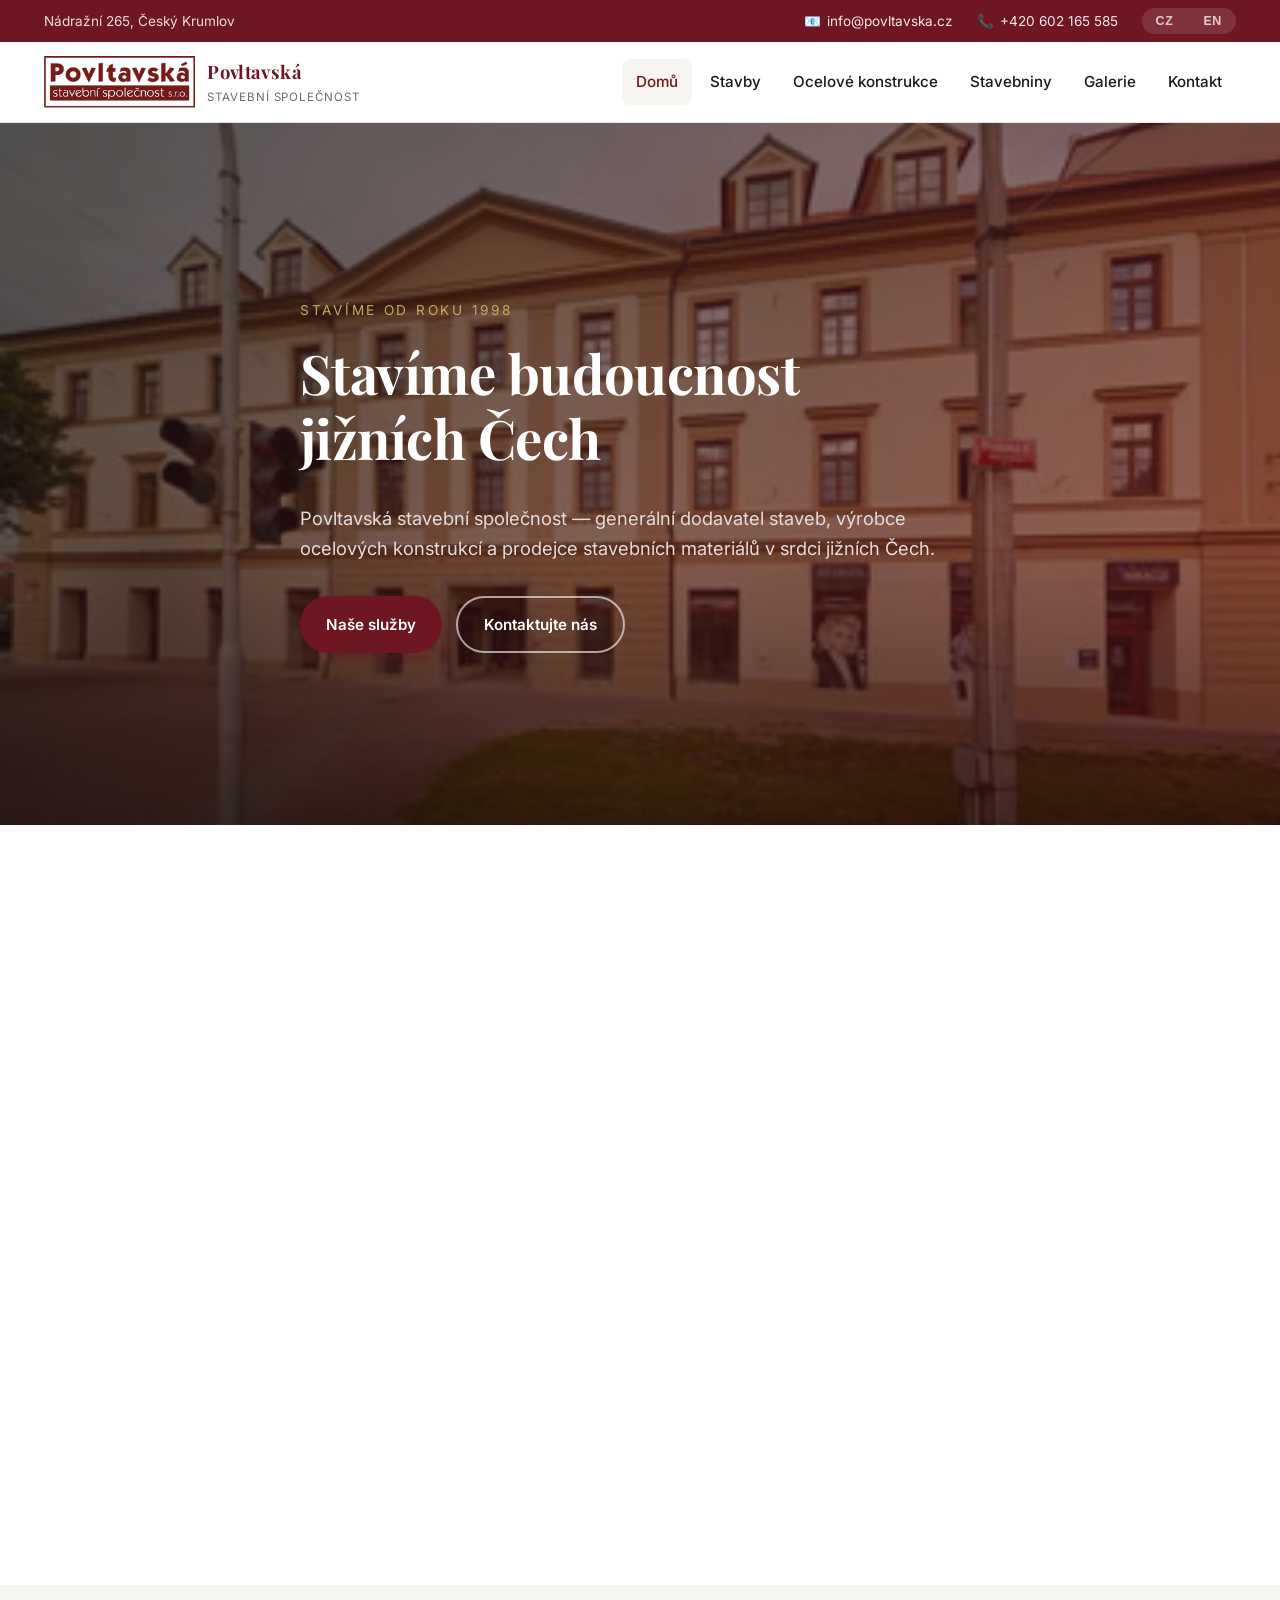
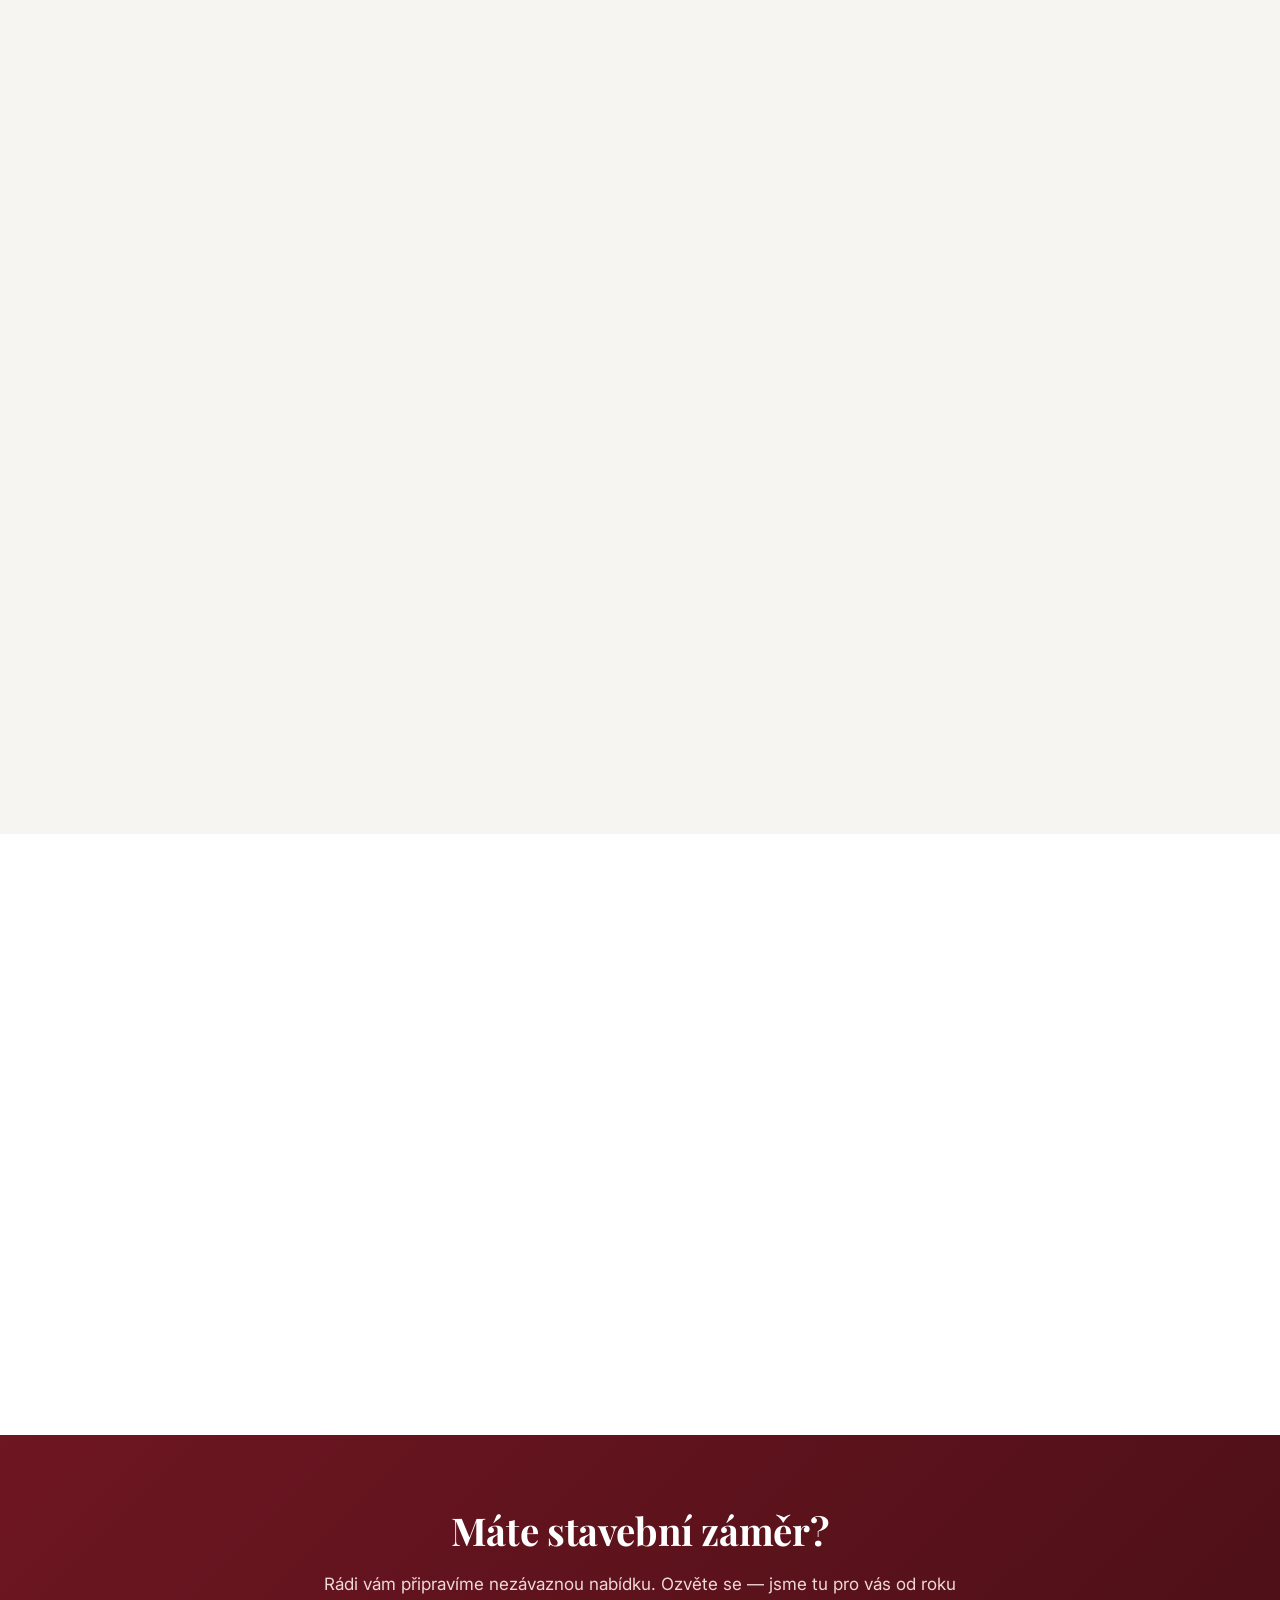
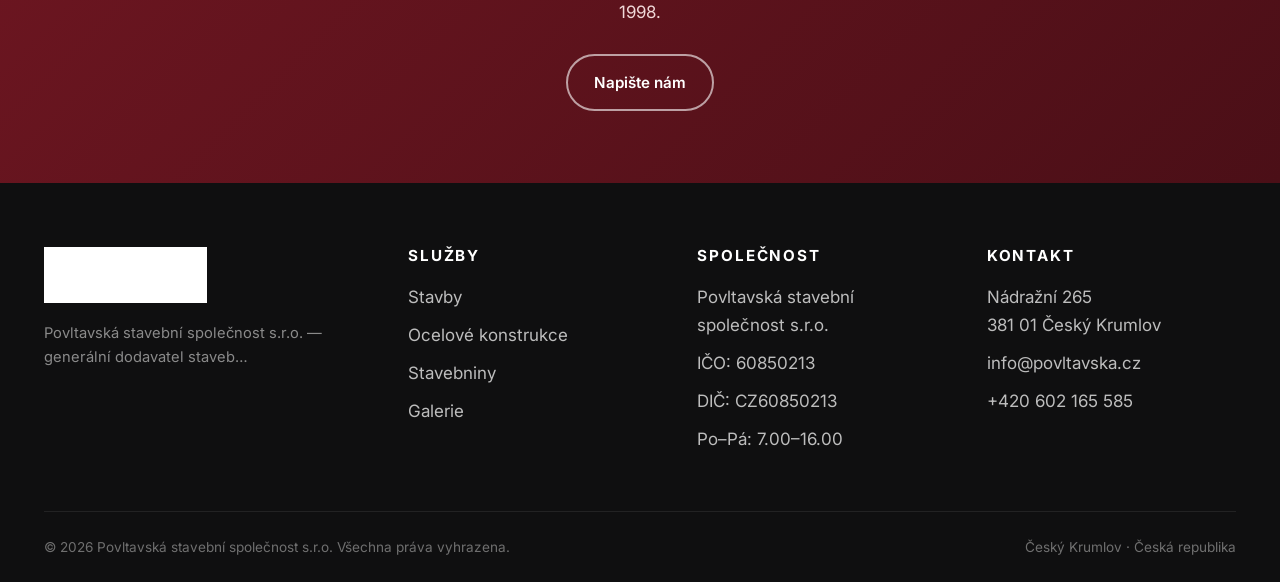
==== index.html @ 7a9de1f4 "Modernized responsive site with CZ/EN i18n Rebuilt povltavska.cz with a crisp modern design, mobile-" ====
<!doctype html>
<html lang="cs">
<head>
<meta charset="utf-8">
<meta name="viewport" content="width=device-width,initial-scale=1">
<title>Povltavská stavební společnost — Český Krumlov</title>
<meta name="description" content="Generální dodavatel staveb, výrobce ocelových konstrukcí a prodejce stavebních hmot v Českém Krumlově. Stavíme od roku 1998.">
<link rel="preconnect" href="https://fonts.googleapis.com">
<link rel="preconnect" href="https://fonts.gstatic.com" crossorigin>
<link href="https://fonts.googleapis.com/css2?family=Inter:wght@400;500;600;700&family=Playfair+Display:wght@600;700&display=swap" rel="stylesheet">
<link rel="stylesheet" href="styles.css">
<link rel="icon" href="images/logo/logo_stavebni-vin-small-1.png">
</head>
<body data-title-cs="Povltavská stavební společnost — Český Krumlov" data-title-en="Povltavská stavební společnost — Český Krumlov">

<div class="top-bar">
  <div class="top-bar-inner">
    <span class="left" data-i18n="top.address">Nádražní 265, Český Krumlov</span>
    <span>📧 <a href="mailto:info@povltavska.cz">info@povltavska.cz</a></span>
    <span>📞 <a href="tel:+420602165585">+420 602 165 585</a></span>
    <span class="lang-switch">
      <button type="button" data-lang="cs">CZ</button>
      <button type="button" data-lang="en">EN</button>
    </span>
  </div>
</div>

<header class="site-header">
  <div class="header-inner">
    <a class="logo" href="index.html">
      <img src="images/logo/logo_stavebni-vin-small-1.png" alt="Povltavská stavební společnost">
      <span class="logo-text">Povltavská<small>stavební společnost</small></span>
    </a>
    <button class="menu-toggle" aria-label="Menu" aria-expanded="false"><span></span><span></span><span></span></button>
    <nav class="nav" aria-label="Main">
      <a href="index.html" class="active" data-i18n="nav.home">Domů</a>
      <a href="stavby.html" data-i18n="nav.stavby">Stavby</a>
      <a href="ocelove-konstrukce.html" data-i18n="nav.ocel">Ocelové konstrukce</a>
      <a href="stavebniny.html" data-i18n="nav.stavebniny">Stavebniny</a>
      <div class="has-sub">
        <a href="galerie.html" data-i18n="nav.galerie">Galerie</a>
        <div class="sub">
          <a href="galerie-rekonstrukce.html" data-i18n="nav.rekonstrukce">Rekonstrukce</a>
          <a href="galerie-novostavby.html" data-i18n="nav.novostavby">Novostavby</a>
          <a href="galerie-ocelove.html" data-i18n="nav.ocel">Ocelové konstrukce</a>
          <a href="galerie-ostatni.html" data-i18n="nav.ostatni">Ostatní</a>
        </div>
      </div>
      <a href="kontakt.html" data-i18n="nav.kontakt">Kontakt</a>
    </nav>
  </div>
</header>

<section class="hero">
  <div class="hero-inner">
    <span class="meta" data-i18n="hero.eyebrow">STAVÍME OD ROKU 1998</span>
    <h1 data-i18n-html="hero.title">Stavíme budoucnost<br>jižních Čech</h1>
    <p class="tagline" data-i18n="hero.tagline">Povltavská stavební společnost — generální dodavatel staveb, výrobce ocelových konstrukcí a prodejce stavebních materiálů v srdci jižních Čech.</p>
    <div class="btn-row">
      <a class="btn" href="#services" data-i18n="hero.cta">Naše služby</a>
      <a class="btn btn-ghost" href="kontakt.html" data-i18n="hero.cta2">Kontaktujte nás</a>
    </div>
  </div>
</section>

<section class="section" id="services">
  <div class="container">
    <div class="section-head fade-in">
      <span class="eyebrow" data-i18n="home.services.eyebrow">CO NABÍZÍME</span>
      <h2 data-i18n="home.services.title">Tři pilíře naší činnosti</h2>
      <p data-i18n="home.services.sub">Pod jednou střechou kombinujeme zkušenosti ve výstavbě, výrobě a obchodu.</p>
    </div>
    <div class="services">
      <article class="service-card fade-in">
        <div class="icon" aria-hidden="true">
          <svg width="30" height="30" viewBox="0 0 24 24" fill="none" stroke="currentColor" stroke-width="2" stroke-linecap="round" stroke-linejoin="round"><path d="M3 21h18"/><path d="M5 21V7l7-4 7 4v14"/><path d="M9 21v-8h6v8"/></svg>
        </div>
        <h3 data-i18n="svc1.title">Generální dodavatel staveb</h3>
        <ul>
          <li data-i18n="svc1.l1">Novostavby a rekonstrukce</li>
          <li data-i18n="svc1.l2">Inženýrské sítě</li>
          <li data-i18n="svc1.l3">Zpevněné plochy a komunikace</li>
        </ul>
        <a class="read-more" href="stavby.html" data-i18n="svc.more">Více informací</a>
      </article>
      <article class="service-card fade-in">
        <div class="icon" aria-hidden="true">
          <svg width="30" height="30" viewBox="0 0 24 24" fill="none" stroke="currentColor" stroke-width="2" stroke-linecap="round" stroke-linejoin="round"><path d="M14.7 6.3a1 1 0 0 0 0 1.4l1.6 1.6a1 1 0 0 0 1.4 0l3.77-3.77a6 6 0 0 1-7.94 7.94l-6.91 6.91a2.12 2.12 0 0 1-3-3l6.91-6.91a6 6 0 0 1 7.94-7.94l-3.76 3.76z"/></svg>
        </div>
        <h3 data-i18n="svc2.title">Ocelové konstrukce — zámečnictví</h3>
        <ul>
          <li data-i18n="svc2.l1">Výroba a montáž ocelových konstrukcí</li>
          <li data-i18n="svc2.l2">Montáž opláštění hal a skladů</li>
          <li data-i18n="svc2.l3">CNC pálicí centrum</li>
        </ul>
        <a class="read-more" href="ocelove-konstrukce.html" data-i18n="svc.more">Více informací</a>
      </article>
      <article class="service-card fade-in">
        <div class="icon" aria-hidden="true">
          <svg width="30" height="30" viewBox="0 0 24 24" fill="none" stroke="currentColor" stroke-width="2" stroke-linecap="round" stroke-linejoin="round"><rect x="3" y="3" width="18" height="18" rx="2"/><path d="M3 9h18"/><path d="M9 3v18"/></svg>
        </div>
        <h3 data-i18n="svc3.title">Stavebniny — míchací a tónovací centrum</h3>
        <ul>
          <li data-i18n="svc3.l1">Prodej stavebních materiálů</li>
          <li data-i18n="svc3.l2">Tónovací a míchací centrum PROFI Baustoffe</li>
          <li data-i18n="svc3.l3">Dodávka žulových odseků</li>
        </ul>
        <a class="read-more" href="stavebniny.html" data-i18n="svc.more">Více informací</a>
      </article>
    </div>
  </div>
</section>

<section class="section section-soft">
  <div class="container">
    <div class="feature fade-in">
      <div>
        <span class="eyebrow" data-i18n="about.eyebrow">O SPOLEČNOSTI</span>
        <h2 data-i18n="about.title">Zkušenost, flexibilita a důraz na detail</h2>
        <p data-i18n="about.p1">Povltavská stavební společnost s.r.o. působí na jihočeském trhu od roku 1998. Specializujeme se na pozemní stavby — rekonstrukce i novostavby bytové, občanské, průmyslové a komerční.</p>
        <p data-i18n="about.p2">Stavební realizace nabízíme jako ucelené dodávky „na klíč", ale jsme schopni realizovat i části staveb jako subdodavatel. Na všem, co děláme, nám záleží.</p>
        <div class="stats">
          <div class="stat"><span class="num">27+</span><span class="label" data-i18n="about.stat1">let na trhu</span></div>
          <div class="stat"><span class="num">100+</span><span class="label" data-i18n="about.stat2">realizovaných projektů</span></div>
          <div class="stat"><span class="num">800</span><span class="label" data-i18n="about.stat3">m² výrobních ploch</span></div>
          <div class="stat"><span class="num">250</span><span class="label" data-i18n="about.stat4">tun ocelových konstrukcí ročně</span></div>
        </div>
      </div>
      <div class="feature-img">
        <img src="images/Novinky/ocel-hala.jpg" alt="Povltavská stavební společnost" loading="lazy">
      </div>
    </div>
  </div>
</section>

<section class="section">
  <div class="container">
    <div class="section-head fade-in">
      <span class="eyebrow" data-i18n="eu.eyebrow">PROJEKTY SPOLEČNOSTI</span>
      <h2 data-i18n="eu.title">Projekty spolufinancované Evropskou unií</h2>
    </div>
    <div class="eu-grid">
      <article class="eu-card fade-in">
        <img class="eu-flag" src="images/Novinky/evropska-unie.jpg" alt="EU">
        <h3 data-i18n="eu1.title">Instalace fotovoltaiky s akumulací</h3>
        <div class="reg" data-i18n="eu1.reg">Reg. č.: CZ.01.3.10/0.0/0.0/19_316/0020910</div>
        <p data-i18n="eu1.body">V letech 2020–2022 realizovala společnost projekt…</p>
      </article>
      <article class="eu-card fade-in">
        <img class="eu-flag" src="images/Novinky/evropska-unie.jpg" alt="EU">
        <h3 data-i18n="eu2.title">Úspory energií</h3>
        <div class="reg" data-i18n="eu2.reg">Reg. č.: CZ.01.3.10/0.0/0.0/20_370/0025566</div>
        <p data-i18n="eu2.body">V letech 2021–2022 realizace energeticky úsporných opatření…</p>
      </article>
    </div>
  </div>
</section>

<section class="cta-strip">
  <div class="container">
    <h2 data-i18n="cta.title">Máte stavební záměr?</h2>
    <p data-i18n="cta.sub">Rádi vám připravíme nezávaznou nabídku. Ozvěte se — jsme tu pro vás od roku 1998.</p>
    <a class="btn btn-ghost" href="kontakt.html" data-i18n="cta.btn">Napište nám</a>
  </div>
</section>

<footer class="site-footer">
  <div class="container">
    <div class="footer-grid">
      <div class="footer-brand">
        <img src="images/logo/logo_stavebni-vin-small-1.png" alt="Povltavská stavební společnost">
        <p data-i18n="footer.about">Povltavská stavební společnost s.r.o. — generální dodavatel staveb…</p>
      </div>
      <div>
        <h4 data-i18n="footer.services">Služby</h4>
        <ul>
          <li><a href="stavby.html" data-i18n="nav.stavby">Stavby</a></li>
          <li><a href="ocelove-konstrukce.html" data-i18n="nav.ocel">Ocelové konstrukce</a></li>
          <li><a href="stavebniny.html" data-i18n="nav.stavebniny">Stavebniny</a></li>
          <li><a href="galerie.html" data-i18n="nav.galerie">Galerie</a></li>
        </ul>
      </div>
      <div>
        <h4 data-i18n="footer.company">Společnost</h4>
        <ul>
          <li>Povltavská stavební společnost s.r.o.</li>
          <li>IČO: 60850213</li>
          <li>DIČ: CZ60850213</li>
          <li><span data-i18n="footer.hours">Po–Pá: 7.00–16.00</span></li>
        </ul>
      </div>
      <div>
        <h4 data-i18n="footer.contact">Kontakt</h4>
        <ul>
          <li>Nádražní 265<br>381 01 Český Krumlov</li>
          <li><a href="mailto:info@povltavska.cz">info@povltavska.cz</a></li>
          <li><a href="tel:+420602165585">+420 602 165 585</a></li>
        </ul>
      </div>
    </div>
    <div class="footer-bottom">
      <span>© <span id="year"></span> Povltavská stavební společnost s.r.o. <span data-i18n="footer.rights">Všechna práva vyhrazena.</span></span>
      <span>Český Krumlov · Česká republika</span>
    </div>
  </div>
</footer>

<script>document.getElementById("year").textContent = new Date().getFullYear();</script>
<script src="i18n.js"></script>
<script src="galleries.js"></script>
<script src="script.js"></script>
</body>
</html>
---- styles.css ----
:root {
  --wine: #6e1621;
  --wine-dark: #4b0f17;
  --wine-light: #8a1d2a;
  --gold: #c9a961;
  --ink: #1a1a1a;
  --ink-soft: #3a3a3a;
  --muted: #6b6b6b;
  --line: #e5e5e5;
  --bg: #ffffff;
  --bg-soft: #f7f5f2;
  --bg-dark: #0f0f10;
  --max: 1240px;
  --radius: 14px;
  --radius-sm: 8px;
  --shadow: 0 10px 30px rgba(0,0,0,.08);
  --shadow-lg: 0 24px 60px rgba(0,0,0,.14);
  --t: .25s cubic-bezier(.2,.7,.2,1);
}

* { box-sizing: border-box; }
html { scroll-behavior: smooth; -webkit-text-size-adjust: 100%; }
body {
  margin: 0;
  font-family: "Inter", -apple-system, BlinkMacSystemFont, "Segoe UI", Roboto, Helvetica, Arial, sans-serif;
  font-size: 17px;
  line-height: 1.65;
  color: var(--ink);
  background: var(--bg);
  -webkit-font-smoothing: antialiased;
}
img { max-width: 100%; height: auto; display: block; }
a { color: var(--wine); text-decoration: none; transition: color var(--t); }
a:hover { color: var(--wine-dark); }
h1, h2, h3, h4 { font-family: "Playfair Display", Georgia, serif; font-weight: 700; line-height: 1.2; letter-spacing: -.01em; margin: 0 0 .6em; color: var(--ink); }
h1 { font-size: clamp(2rem, 5vw, 3.4rem); }
h2 { font-size: clamp(1.6rem, 3.6vw, 2.4rem); }
h3 { font-size: 1.3rem; }
p { margin: 0 0 1em; }

.container { max-width: var(--max); margin: 0 auto; padding: 0 24px; }
.section { padding: 88px 0; }
.section-soft { background: var(--bg-soft); }
.section-dark { background: var(--bg-dark); color: #ececec; }
.section-dark h1, .section-dark h2, .section-dark h3 { color: #fff; }
.section-dark p { color: #bdbdbd; }

/* Header */
.site-header {
  position: sticky; top: 0; z-index: 100;
  background: rgba(255,255,255,.92);
  backdrop-filter: saturate(140%) blur(12px);
  -webkit-backdrop-filter: saturate(140%) blur(12px);
  border-bottom: 1px solid var(--line);
}
.header-inner {
  max-width: var(--max); margin: 0 auto;
  padding: 14px 24px;
  display: flex; align-items: center; justify-content: space-between;
  gap: 24px;
}
.logo { display: flex; align-items: center; gap: 12px; }
.logo img { height: 52px; width: auto; }
.logo-text { font-family: "Playfair Display", serif; font-weight: 700; font-size: 1.15rem; color: var(--wine); letter-spacing: .02em; }
.logo-text small { display: block; font-family: "Inter", sans-serif; font-weight: 400; font-size: .72rem; color: var(--muted); letter-spacing: .08em; text-transform: uppercase; }

.nav { display: flex; align-items: center; gap: 4px; }
.nav a {
  display: inline-block;
  padding: 10px 14px;
  font-weight: 500; font-size: .95rem;
  color: var(--ink);
  border-radius: 8px;
  transition: background var(--t), color var(--t);
}
.nav a:hover, .nav a.active { background: var(--bg-soft); color: var(--wine); }
.nav .has-sub { position: relative; }
.nav .sub {
  position: absolute; top: 100%; left: 0;
  min-width: 220px;
  background: #fff;
  border: 1px solid var(--line);
  border-radius: 12px;
  box-shadow: var(--shadow);
  padding: 8px;
  display: none;
}
.nav .has-sub:hover > .sub, .nav .has-sub:focus-within > .sub { display: block; }
.nav .sub a { display: block; padding: 10px 12px; }

.menu-toggle {
  display: none;
  background: none; border: 0; padding: 10px;
  cursor: pointer;
}
.menu-toggle span { display: block; width: 26px; height: 2px; background: var(--ink); margin: 6px 0; transition: transform var(--t), opacity var(--t); }
.menu-toggle.open span:nth-child(1) { transform: translateY(8px) rotate(45deg); }
.menu-toggle.open span:nth-child(2) { opacity: 0; }
.menu-toggle.open span:nth-child(3) { transform: translateY(-8px) rotate(-45deg); }

.top-bar {
  background: var(--wine);
  color: #fff;
  font-size: .85rem;
}
.top-bar-inner {
  max-width: var(--max); margin: 0 auto;
  padding: 8px 24px;
  display: flex; gap: 24px; justify-content: flex-end; flex-wrap: wrap;
}
.top-bar a { color: #fff; opacity: .9; }
.top-bar a:hover { opacity: 1; }
.top-bar span { display: inline-flex; align-items: center; gap: 6px; }
.top-bar-inner .left { margin-right: auto; opacity: .85; }
.lang-switch { display: inline-flex; gap: 2px; background: rgba(255,255,255,.12); border-radius: 999px; padding: 2px; }
.lang-switch button {
  background: none; border: 0; color: #fff; opacity: .75;
  padding: 4px 12px; font-size: .78rem; font-weight: 600; cursor: pointer;
  border-radius: 999px; letter-spacing: .05em;
  transition: background var(--t), opacity var(--t);
}
.lang-switch button.active { background: #fff; color: var(--wine); opacity: 1; }
.lang-switch button:hover { opacity: 1; }

/* Stats */
.stats {
  display: grid; gap: 24px;
  grid-template-columns: repeat(auto-fit, minmax(160px, 1fr));
  margin-top: 40px; padding: 32px 0;
  border-top: 1px solid var(--line);
  border-bottom: 1px solid var(--line);
}
.stat { text-align: center; }
.stat .num { font-family: "Playfair Display", serif; font-size: 2.8rem; font-weight: 700; color: var(--wine); line-height: 1; }
.stat .label { display: block; margin-top: 8px; color: var(--muted); font-size: .88rem; text-transform: uppercase; letter-spacing: .08em; }

/* Hero */
.hero {
  position: relative;
  min-height: 78vh;
  display: flex; align-items: center;
  color: #fff;
  background: linear-gradient(135deg, rgba(15,15,16,.72), rgba(110,22,33,.55)), url("images/obrazky-main/generalni-dodavatel-staveb-home.jpg") center/cover no-repeat;
}
.hero::after {
  content: ""; position: absolute; inset: 0;
  background: linear-gradient(to top, rgba(0,0,0,.5), transparent 40%);
  pointer-events: none;
}
.hero-inner {
  position: relative; z-index: 2;
  max-width: var(--max); margin: 0 auto;
  padding: 120px 24px;
}
.hero h1 { color: #fff; max-width: 820px; }
.hero .tagline { font-size: 1.15rem; color: #e5dcdc; max-width: 680px; margin-bottom: 32px; }
.hero .meta { display: inline-block; font-size: .85rem; text-transform: uppercase; letter-spacing: .2em; color: var(--gold); margin-bottom: 18px; }

/* Buttons */
.btn {
  display: inline-flex; align-items: center; gap: 10px;
  padding: 14px 26px;
  font-weight: 600; font-size: .95rem;
  border: 0; border-radius: 999px;
  background: var(--wine); color: #fff;
  cursor: pointer;
  transition: transform var(--t), background var(--t), box-shadow var(--t);
  box-shadow: 0 6px 18px rgba(110,22,33,.35);
}
.btn:hover { background: var(--wine-dark); color: #fff; transform: translateY(-2px); box-shadow: 0 12px 26px rgba(110,22,33,.45); }
.btn-ghost {
  background: transparent; color: #fff;
  border: 2px solid rgba(255,255,255,.6);
  box-shadow: none;
}
.btn-ghost:hover { background: #fff; color: var(--wine); border-color: #fff; box-shadow: none; }
.btn-outline {
  background: transparent; color: var(--wine);
  border: 2px solid var(--wine);
  box-shadow: none;
}
.btn-outline:hover { background: var(--wine); color: #fff; }
.btn-row { display: flex; gap: 14px; flex-wrap: wrap; }

/* Services */
.services {
  display: grid; gap: 28px;
  grid-template-columns: repeat(auto-fit, minmax(300px, 1fr));
  margin-top: 48px;
}
.service-card {
  position: relative;
  background: #fff;
  border: 1px solid var(--line);
  border-radius: var(--radius);
  padding: 36px 30px;
  transition: transform var(--t), box-shadow var(--t), border-color var(--t);
  overflow: hidden;
}
.service-card::before {
  content: ""; position: absolute; left: 0; top: 0; bottom: 0;
  width: 4px; background: var(--wine);
  transform: scaleY(0); transform-origin: top;
  transition: transform var(--t);
}
.service-card:hover { transform: translateY(-6px); box-shadow: var(--shadow-lg); border-color: transparent; }
.service-card:hover::before { transform: scaleY(1); }
.service-card .icon {
  display: inline-flex;
  width: 64px; height: 64px;
  border-radius: 16px;
  background: linear-gradient(135deg, var(--wine) 0%, var(--wine-light) 100%);
  color: #fff;
  align-items: center; justify-content: center;
  margin-bottom: 22px;
}
.service-card ul { list-style: none; padding: 0; margin: 0 0 22px; }
.service-card ul li {
  position: relative; padding-left: 22px; margin-bottom: 8px;
  color: var(--ink-soft);
}
.service-card ul li::before {
  content: ""; position: absolute; left: 0; top: .75em;
  width: 10px; height: 2px; background: var(--wine);
}
.service-card .read-more {
  display: inline-flex; align-items: center; gap: 6px;
  font-weight: 600; font-size: .9rem;
  color: var(--wine);
}
.service-card .read-more::after {
  content: "→"; transition: transform var(--t);
}
.service-card:hover .read-more::after { transform: translateX(4px); }

/* Eyebrow / section headers */
.eyebrow {
  display: inline-block;
  font-size: .8rem; font-weight: 600;
  letter-spacing: .22em;
  text-transform: uppercase;
  color: var(--wine);
  margin-bottom: 12px;
}
.section-head { text-align: center; max-width: 720px; margin: 0 auto 20px; }
.section-head p { color: var(--muted); font-size: 1.05rem; }

/* Two-column features */
.feature {
  display: grid; grid-template-columns: 1.1fr 1fr; gap: 60px;
  align-items: center;
}
.feature.reverse { grid-template-columns: 1fr 1.1fr; }
.feature.reverse .feature-img { order: -1; }
.feature-img img { border-radius: var(--radius); box-shadow: var(--shadow); }
.feature ul { list-style: none; padding: 0; }
.feature ul li { padding: 8px 0; border-bottom: 1px solid var(--line); padding-left: 28px; position: relative; }
.feature ul li::before {
  content: "✓"; position: absolute; left: 0; top: 8px;
  color: var(--wine); font-weight: 700;
}
.feature ul li:last-child { border-bottom: 0; }

/* EU Projects */
.eu-grid {
  display: grid; gap: 30px;
  grid-template-columns: repeat(auto-fit, minmax(340px, 1fr));
  margin-top: 40px;
}
.eu-card {
  background: #fff;
  border: 1px solid var(--line);
  border-left: 4px solid var(--wine);
  border-radius: var(--radius);
  padding: 32px;
}
.eu-card .eu-flag { height: 48px; margin-bottom: 18px; }
.eu-card .reg { font-family: "JetBrains Mono", ui-monospace, monospace; font-size: .8rem; color: var(--muted); background: var(--bg-soft); padding: 4px 10px; border-radius: 6px; display: inline-block; margin-bottom: 12px; }
.eu-card h3 { margin-bottom: 10px; color: var(--wine); }

/* Gallery */
.gallery-categories {
  display: grid; gap: 24px;
  grid-template-columns: repeat(auto-fit, minmax(260px, 1fr));
}
.cat-card {
  position: relative; display: block;
  border-radius: var(--radius);
  overflow: hidden;
  aspect-ratio: 4/3;
  box-shadow: var(--shadow);
  transition: transform var(--t);
}
.cat-card:hover { transform: translateY(-4px); }
.cat-card img { position: absolute; inset: 0; width: 100%; height: 100%; object-fit: cover; transition: transform .6s ease; }
.cat-card:hover img { transform: scale(1.06); }
.cat-card::after {
  content: ""; position: absolute; inset: 0;
  background: linear-gradient(to top, rgba(0,0,0,.78) 0%, rgba(0,0,0,.15) 55%, transparent 100%);
}
.cat-card .label {
  position: absolute; left: 24px; right: 24px; bottom: 22px; z-index: 2;
  color: #fff;
}
.cat-card .label h3 { color: #fff; margin: 0 0 4px; font-size: 1.3rem; }
.cat-card .label span { font-size: .85rem; opacity: .85; }

.project {
  margin-top: 56px;
}
.project-head {
  display: flex; align-items: baseline; justify-content: space-between; gap: 20px;
  padding-bottom: 14px; margin-bottom: 22px;
  border-bottom: 1px solid var(--line);
  flex-wrap: wrap;
}
.project-head h3 { font-size: 1.6rem; margin: 0; }
.project-head span { color: var(--muted); font-size: .9rem; }
.project-grid {
  display: grid; gap: 14px;
  grid-template-columns: repeat(auto-fill, minmax(220px, 1fr));
}
.thumb {
  position: relative;
  aspect-ratio: 4/3;
  border-radius: var(--radius-sm);
  overflow: hidden;
  cursor: zoom-in;
  background: var(--bg-soft);
  box-shadow: 0 4px 16px rgba(0,0,0,.08);
  transition: transform var(--t), box-shadow var(--t);
}
.thumb img { position: absolute; inset: 0; width: 100%; height: 100%; object-fit: cover; transition: transform .6s ease; }
.thumb:hover { transform: translateY(-3px); box-shadow: var(--shadow); }
.thumb:hover img { transform: scale(1.05); }
.thumb::after {
  content: "⤢"; position: absolute; top: 10px; right: 10px;
  background: rgba(0,0,0,.6); color: #fff;
  width: 30px; height: 30px; border-radius: 50%;
  display: flex; align-items: center; justify-content: center;
  font-size: .85rem;
  opacity: 0; transition: opacity var(--t);
}
.thumb:hover::after { opacity: 1; }

/* Lightbox */
.lightbox {
  position: fixed; inset: 0; z-index: 1000;
  background: rgba(0,0,0,.92);
  display: none; align-items: center; justify-content: center;
  padding: 40px;
}
.lightbox.open { display: flex; }
.lightbox img { max-width: 100%; max-height: 100%; object-fit: contain; border-radius: 4px; box-shadow: 0 20px 80px rgba(0,0,0,.6); }
.lightbox button {
  position: absolute;
  background: rgba(255,255,255,.08);
  border: 1px solid rgba(255,255,255,.2);
  color: #fff;
  width: 52px; height: 52px; border-radius: 50%;
  font-size: 1.4rem; cursor: pointer;
  display: flex; align-items: center; justify-content: center;
  transition: background var(--t);
}
.lightbox button:hover { background: rgba(255,255,255,.18); }
.lightbox .lb-close { top: 24px; right: 24px; }
.lightbox .lb-prev { left: 24px; top: 50%; transform: translateY(-50%); }
.lightbox .lb-next { right: 24px; top: 50%; transform: translateY(-50%); }
.lightbox .lb-counter {
  position: absolute; left: 50%; transform: translateX(-50%); bottom: 24px;
  color: #fff; font-size: .9rem; opacity: .75;
  background: rgba(0,0,0,.4);
  padding: 6px 14px; border-radius: 999px;
}

/* Contact */
.contact-grid {
  display: grid; gap: 40px;
  grid-template-columns: 1.1fr 1fr;
}
.contact-card {
  background: #fff;
  border: 1px solid var(--line);
  border-radius: var(--radius);
  padding: 28px;
  margin-bottom: 18px;
}
.contact-card h3 { color: var(--wine); margin-bottom: 10px; font-size: 1.1rem; text-transform: uppercase; letter-spacing: .1em; }
.contact-person { display: grid; grid-template-columns: auto 1fr; gap: 6px 16px; margin-top: 12px; font-size: .98rem; }
.contact-person strong { grid-column: 1 / -1; color: var(--ink); }
.contact-person .label { color: var(--muted); font-size: .85rem; }
.info-line { display: flex; align-items: flex-start; gap: 14px; margin-bottom: 14px; }
.info-line .ico {
  flex: 0 0 40px; height: 40px; border-radius: 10px;
  background: var(--bg-soft); color: var(--wine);
  display: flex; align-items: center; justify-content: center;
}

.map-embed {
  border-radius: var(--radius); overflow: hidden;
  border: 1px solid var(--line);
  min-height: 420px;
}
.map-embed iframe { display: block; width: 100%; height: 100%; border: 0; min-height: 420px; }

/* Brands */
.brands {
  display: grid; gap: 30px;
  grid-template-columns: repeat(auto-fit, minmax(140px, 1fr));
  align-items: center;
  margin-top: 40px;
}
.brands img {
  max-height: 54px; width: auto; margin: 0 auto;
  filter: grayscale(100%); opacity: .7;
  transition: filter var(--t), opacity var(--t);
}
.brands img:hover { filter: none; opacity: 1; }

/* CTA strip */
.cta-strip {
  background: linear-gradient(135deg, var(--wine) 0%, var(--wine-dark) 100%);
  color: #fff;
  text-align: center;
  padding: 72px 24px;
}
.cta-strip h2 { color: #fff; margin-bottom: 16px; }
.cta-strip p { color: #f0d8d8; max-width: 640px; margin: 0 auto 28px; }

/* Footer */
.site-footer {
  background: var(--bg-dark);
  color: #bdbdbd;
  padding: 64px 0 24px;
}
.footer-grid {
  display: grid; gap: 40px;
  grid-template-columns: 1.3fr 1fr 1fr 1fr;
  margin-bottom: 48px;
}
.site-footer h4 { color: #fff; font-family: "Inter", sans-serif; font-size: .95rem; text-transform: uppercase; letter-spacing: .12em; margin-bottom: 18px; }
.site-footer a { color: #bdbdbd; }
.site-footer a:hover { color: var(--gold); }
.site-footer ul { list-style: none; padding: 0; margin: 0; }
.site-footer li { margin-bottom: 10px; }
.footer-brand img { height: 56px; margin-bottom: 18px; filter: brightness(0) invert(1); }
.footer-brand p { color: #8a8a8a; font-size: .92rem; }
.footer-bottom {
  border-top: 1px solid rgba(255,255,255,.08);
  padding-top: 24px;
  display: flex; justify-content: space-between; flex-wrap: wrap; gap: 10px;
  font-size: .85rem; color: #6f6f6f;
}

/* Page hero (for inner pages) */
.page-hero {
  background: linear-gradient(135deg, rgba(15,15,16,.75), rgba(110,22,33,.65)), var(--bg-dark) center/cover no-repeat;
  color: #fff;
  padding: 90px 0 60px;
  text-align: center;
}
.page-hero h1 { color: #fff; margin-bottom: 10px; }
.page-hero p { color: #cdbdbd; font-size: 1.05rem; }
.page-hero .breadcrumbs { font-size: .85rem; color: #c9a961; text-transform: uppercase; letter-spacing: .15em; margin-bottom: 14px; }

.page-hero.stavby { background-image: linear-gradient(135deg, rgba(15,15,16,.78), rgba(110,22,33,.6)), url("images/obrazky-main/generalni-dodavatel-staveb-home.jpg"); background-size: cover; background-position: center; }
.page-hero.ocel { background-image: linear-gradient(135deg, rgba(15,15,16,.78), rgba(110,22,33,.6)), url("images/Novinky/ocel-hala.jpg"); background-size: cover; background-position: center; }
.page-hero.stavebniny { background-image: linear-gradient(135deg, rgba(15,15,16,.78), rgba(110,22,33,.6)), url("images/Novinky/povltavska-stavebniny.jpg"); background-size: cover; background-position: center; }

.prose { max-width: 760px; }
.prose p { color: var(--ink-soft); font-size: 1.05rem; }
.prose h3 { margin-top: 32px; color: var(--wine); }

/* Responsive */
@media (max-width: 1000px) {
  .section { padding: 64px 0; }
  .feature, .feature.reverse { grid-template-columns: 1fr; gap: 32px; }
  .feature.reverse .feature-img { order: 0; }
  .contact-grid { grid-template-columns: 1fr; }
  .footer-grid { grid-template-columns: 1fr 1fr; }
}
@media (max-width: 760px) {
  body { font-size: 16px; }
  .hero-inner { padding: 80px 24px; }
  .hero { min-height: 70vh; }
  .top-bar-inner { justify-content: center; gap: 14px; font-size: .78rem; }
  .menu-toggle { display: block; }
  .nav {
    position: fixed; inset: 0 0 0 auto;
    width: min(320px, 88vw);
    background: #fff;
    padding: 80px 24px 24px;
    flex-direction: column; align-items: stretch; gap: 4px;
    border-left: 1px solid var(--line);
    box-shadow: var(--shadow-lg);
    transform: translateX(100%);
    transition: transform var(--t);
    overflow-y: auto;
  }
  .nav.open { transform: translateX(0); }
  .nav a { padding: 14px 16px; font-size: 1.02rem; }
  .nav .has-sub { display: block; }
  .nav .sub { position: static; box-shadow: none; border: 0; padding: 0 0 0 14px; display: block; }
  .nav .sub a { padding: 10px 14px; font-size: .95rem; }
  .header-inner { padding: 12px 20px; }
  .footer-grid { grid-template-columns: 1fr; }
  .lightbox { padding: 10px; }
  .lightbox .lb-close { top: 10px; right: 10px; }
  .lightbox .lb-prev { left: 10px; }
  .lightbox .lb-next { right: 10px; }
}

/* Utility */
.text-center { text-align: center; }
.mt-0 { margin-top: 0; }
.mb-0 { margin-bottom: 0; }
.grid-2 { display: grid; gap: 40px; grid-template-columns: 1fr 1fr; }
@media (max-width: 760px) { .grid-2 { grid-template-columns: 1fr; } }

/* Fade-in */
.fade-in { opacity: 0; transform: translateY(20px); transition: opacity .6s ease, transform .6s ease; }
.fade-in.visible { opacity: 1; transform: translateY(0); }
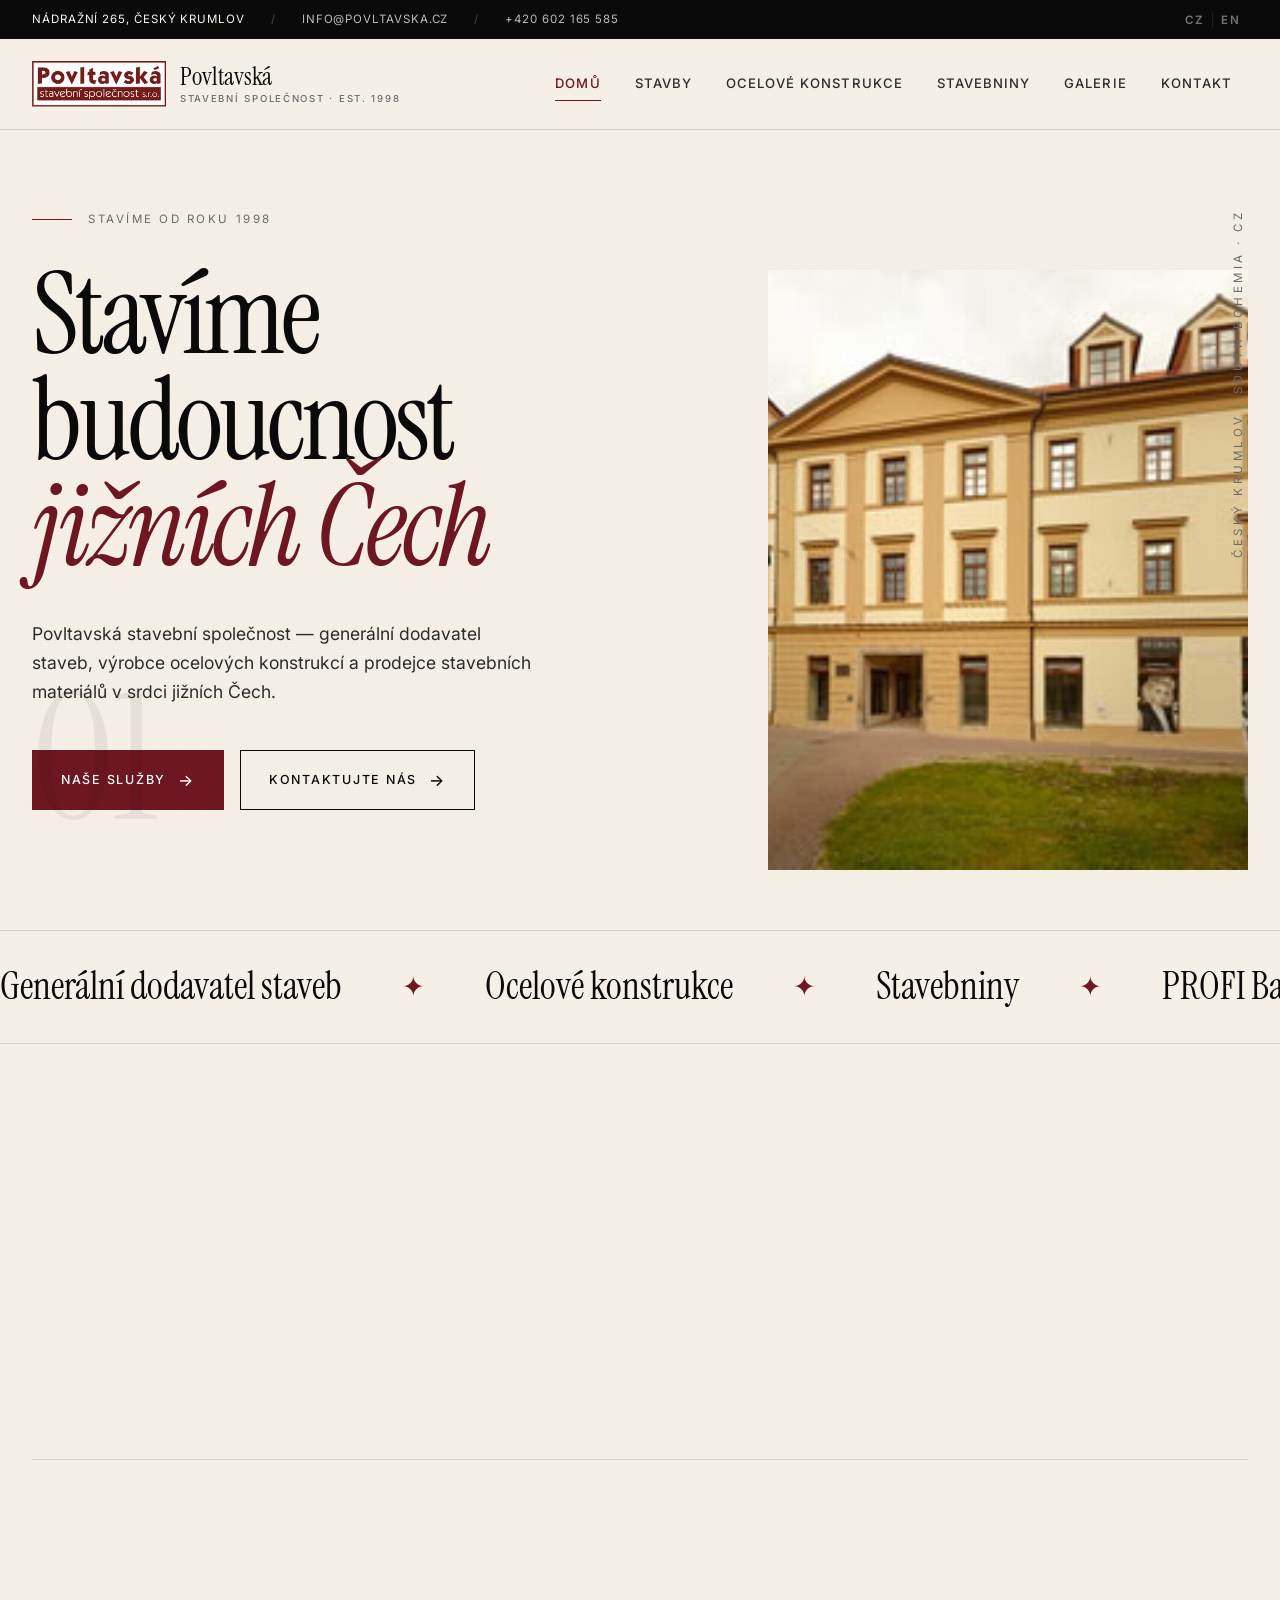
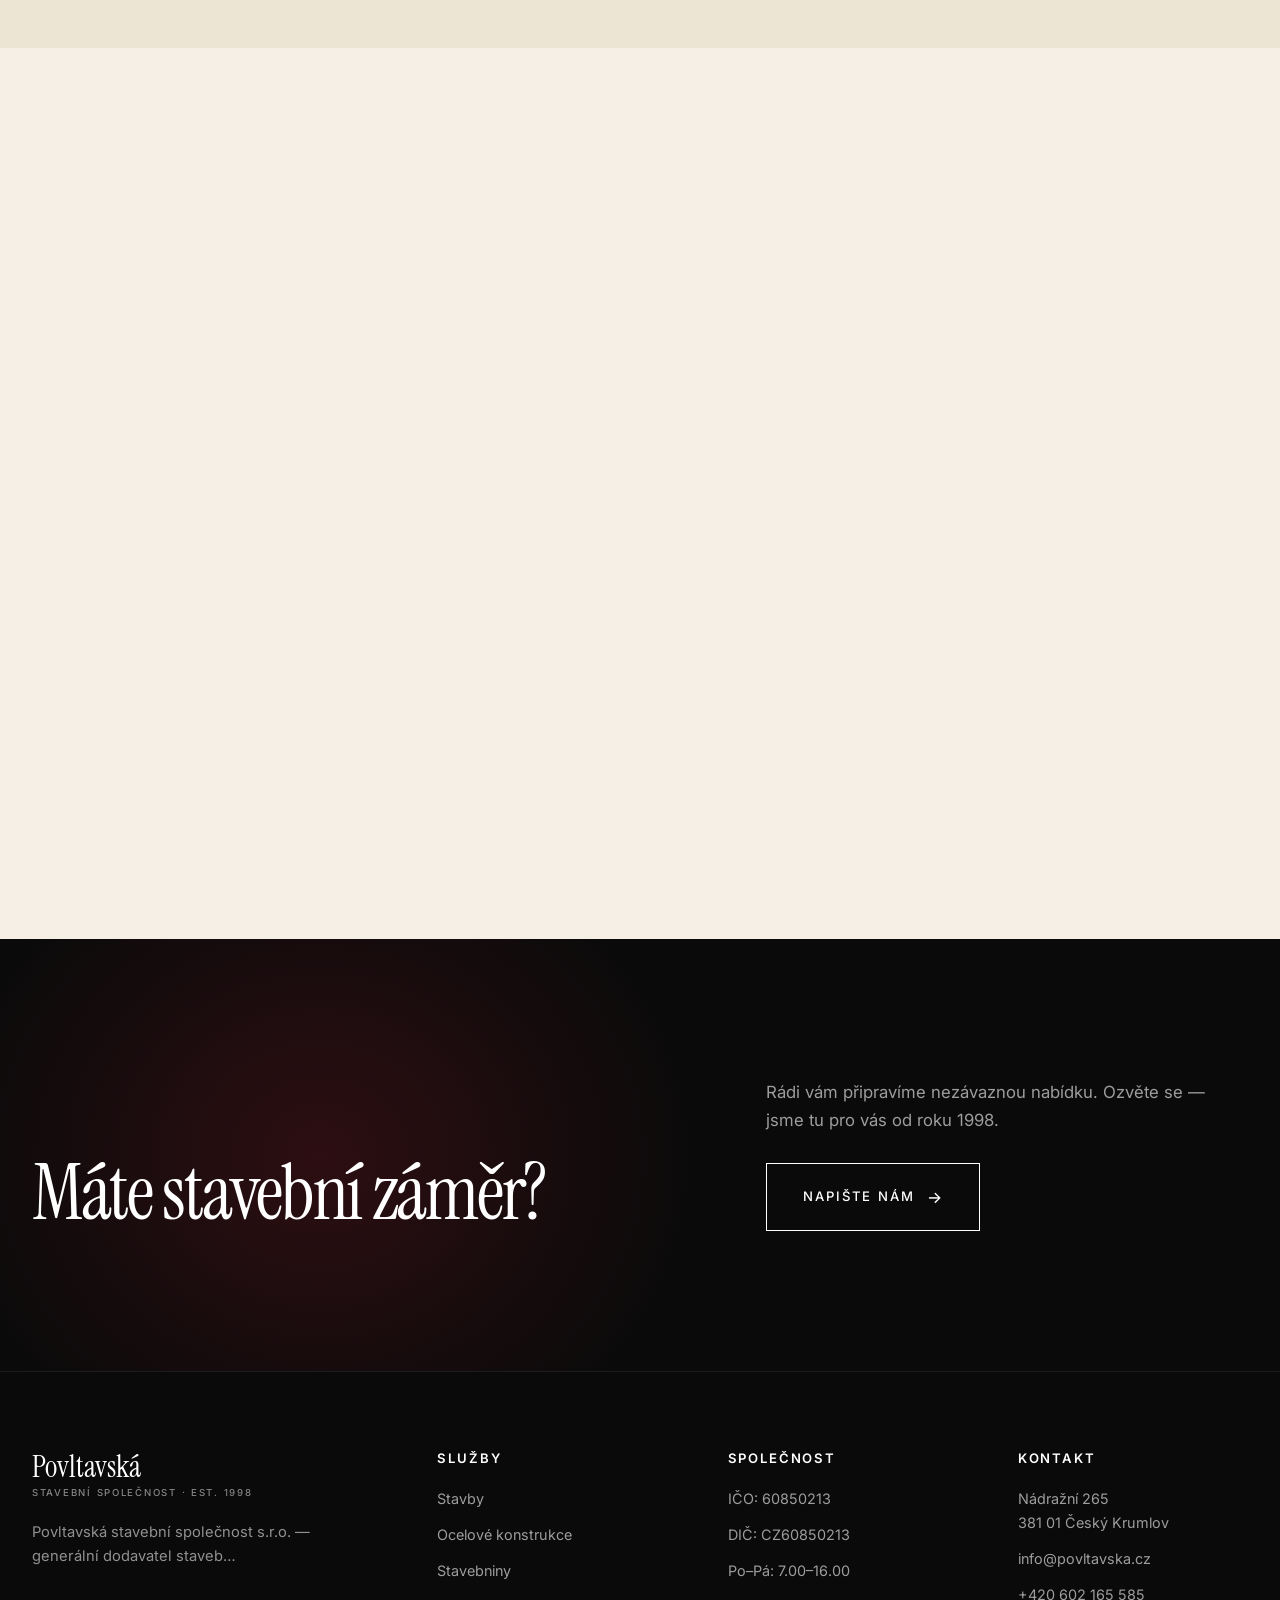
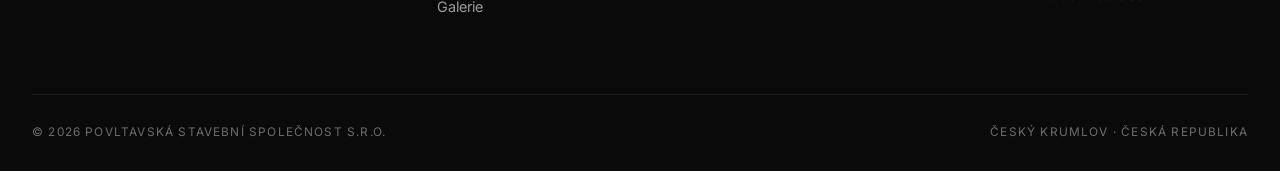
==== commit 5a14323e: "Editorial redesign — Instrument Serif, cream palette, magazine grid Rebuild visual system around an " ====
--- a/index.html
+++ b/index.html
@@ -7,7 +7,7 @@
 <meta name="description" content="Generální dodavatel staveb, výrobce ocelových konstrukcí a prodejce stavebních hmot v Českém Krumlově. Stavíme od roku 1998.">
 <link rel="preconnect" href="https://fonts.googleapis.com">
 <link rel="preconnect" href="https://fonts.gstatic.com" crossorigin>
-<link href="https://fonts.googleapis.com/css2?family=Inter:wght@400;500;600;700&family=Playfair+Display:wght@600;700&display=swap" rel="stylesheet">
+<link href="https://fonts.googleapis.com/css2?family=Inter:wght@400;500;600;700&family=Instrument+Serif:ital@0;1&family=JetBrains+Mono:wght@400&display=swap" rel="stylesheet">
 <link rel="stylesheet" href="styles.css">
 <link rel="icon" href="images/logo/logo_stavebni-vin-small-1.png">
 </head>
@@ -15,9 +15,13 @@
 
 <div class="top-bar">
   <div class="top-bar-inner">
-    <span class="left" data-i18n="top.address">Nádražní 265, Český Krumlov</span>
-    <span>📧 <a href="mailto:info@povltavska.cz">info@povltavska.cz</a></span>
-    <span>📞 <a href="tel:+420602165585">+420 602 165 585</a></span>
+    <div class="left">
+      <span data-i18n="top.address">Nádražní 265, Český Krumlov</span>
+      <span class="sep">/</span>
+      <a href="mailto:info@povltavska.cz">info@povltavska.cz</a>
+      <span class="sep">/</span>
+      <a href="tel:+420602165585">+420 602 165 585</a>
+    </div>
     <span class="lang-switch">
       <button type="button" data-lang="cs">CZ</button>
       <button type="button" data-lang="en">EN</button>
@@ -29,7 +33,7 @@
   <div class="header-inner">
     <a class="logo" href="index.html">
       <img src="images/logo/logo_stavebni-vin-small-1.png" alt="Povltavská stavební společnost">
-      <span class="logo-text">Povltavská<small>stavební společnost</small></span>
+      <span class="logo-text">Povltavská<small>stavební společnost · est. 1998</small></span>
     </a>
     <button class="menu-toggle" aria-label="Menu" aria-expanded="false"><span></span><span></span><span></span></button>
     <nav class="nav" aria-label="Main">
@@ -52,13 +56,26 @@
 </header>
 
 <section class="hero">
-  <div class="hero-inner">
-    <span class="meta" data-i18n="hero.eyebrow">STAVÍME OD ROKU 1998</span>
-    <h1 data-i18n-html="hero.title">Stavíme budoucnost<br>jižních Čech</h1>
-    <p class="tagline" data-i18n="hero.tagline">Povltavská stavební společnost — generální dodavatel staveb, výrobce ocelových konstrukcí a prodejce stavebních materiálů v srdci jižních Čech.</p>
-    <div class="btn-row">
-      <a class="btn" href="#services" data-i18n="hero.cta">Naše služby</a>
-      <a class="btn btn-ghost" href="kontakt.html" data-i18n="hero.cta2">Kontaktujte nás</a>
+  <div class="hero-grid">
+    <div>
+      <div class="hero-eyebrow"><span data-i18n="hero.eyebrow">STAVÍME OD ROKU 1998</span></div>
+      <h1 data-i18n-html="hero.title">Stavíme budoucnost<br><em>jižních Čech</em></h1>
+      <p class="hero-tagline" data-i18n="hero.tagline">Povltavská stavební společnost — generální dodavatel staveb, výrobce ocelových konstrukcí a prodejce stavebních materiálů v srdci jižních Čech.</p>
+      <div class="hero-ctas">
+        <a class="btn btn-wine" href="#services" data-i18n="hero.cta">Naše služby</a>
+        <a class="btn btn-ghost" href="kontakt.html" data-i18n="hero.cta2">Kontaktujte nás</a>
+      </div>
+    </div>
+    <div class="hero-image">
+      <img src="images/obrazky-main/generalni-dodavatel-staveb-home.jpg" alt="">
+    </div>
+    <div class="hero-meta">Český Krumlov · South Bohemia · CZ</div>
+    <div class="hero-number">01</div>
+  </div>
+  <div class="marquee" aria-hidden="true">
+    <div class="marquee-track">
+      <span>Generální dodavatel staveb</span><span>Ocelové konstrukce</span><span>Stavebniny</span><span>PROFI Baustoffe</span><span>CNC pálicí centrum</span><span>Žulové odseky</span>
+      <span>Generální dodavatel staveb</span><span>Ocelové konstrukce</span><span>Stavebniny</span><span>PROFI Baustoffe</span><span>CNC pálicí centrum</span><span>Žulové odseky</span>
     </div>
   </div>
 </section>
@@ -66,15 +83,15 @@
 <section class="section" id="services">
   <div class="container">
     <div class="section-head fade-in">
-      <span class="eyebrow" data-i18n="home.services.eyebrow">CO NABÍZÍME</span>
-      <h2 data-i18n="home.services.title">Tři pilíře naší činnosti</h2>
-      <p data-i18n="home.services.sub">Pod jednou střechou kombinujeme zkušenosti ve výstavbě, výrobě a obchodu.</p>
+      <div class="num">01</div>
+      <div class="text">
+        <span class="eyebrow" data-i18n="home.services.eyebrow">CO NABÍZÍME</span>
+        <h2><span data-i18n="home.services.title">Tři pilíře naší činnosti</span></h2>
+        <p data-i18n="home.services.sub">Pod jednou střechou kombinujeme zkušenosti ve výstavbě, výrobě a obchodu.</p>
+      </div>
     </div>
     <div class="services">
-      <article class="service-card fade-in">
-        <div class="icon" aria-hidden="true">
-          <svg width="30" height="30" viewBox="0 0 24 24" fill="none" stroke="currentColor" stroke-width="2" stroke-linecap="round" stroke-linejoin="round"><path d="M3 21h18"/><path d="M5 21V7l7-4 7 4v14"/><path d="M9 21v-8h6v8"/></svg>
-        </div>
+      <article class="service-card fade-in" data-num="I.">
         <h3 data-i18n="svc1.title">Generální dodavatel staveb</h3>
         <ul>
           <li data-i18n="svc1.l1">Novostavby a rekonstrukce</li>
@@ -83,10 +100,7 @@
         </ul>
         <a class="read-more" href="stavby.html" data-i18n="svc.more">Více informací</a>
       </article>
-      <article class="service-card fade-in">
-        <div class="icon" aria-hidden="true">
-          <svg width="30" height="30" viewBox="0 0 24 24" fill="none" stroke="currentColor" stroke-width="2" stroke-linecap="round" stroke-linejoin="round"><path d="M14.7 6.3a1 1 0 0 0 0 1.4l1.6 1.6a1 1 0 0 0 1.4 0l3.77-3.77a6 6 0 0 1-7.94 7.94l-6.91 6.91a2.12 2.12 0 0 1-3-3l6.91-6.91a6 6 0 0 1 7.94-7.94l-3.76 3.76z"/></svg>
-        </div>
+      <article class="service-card fade-in" data-num="II.">
         <h3 data-i18n="svc2.title">Ocelové konstrukce — zámečnictví</h3>
         <ul>
           <li data-i18n="svc2.l1">Výroba a montáž ocelových konstrukcí</li>
@@ -95,10 +109,7 @@
         </ul>
         <a class="read-more" href="ocelove-konstrukce.html" data-i18n="svc.more">Více informací</a>
       </article>
-      <article class="service-card fade-in">
-        <div class="icon" aria-hidden="true">
-          <svg width="30" height="30" viewBox="0 0 24 24" fill="none" stroke="currentColor" stroke-width="2" stroke-linecap="round" stroke-linejoin="round"><rect x="3" y="3" width="18" height="18" rx="2"/><path d="M3 9h18"/><path d="M9 3v18"/></svg>
-        </div>
+      <article class="service-card fade-in" data-num="III.">
         <h3 data-i18n="svc3.title">Stavebniny — míchací a tónovací centrum</h3>
         <ul>
           <li data-i18n="svc3.l1">Prodej stavebních materiálů</li>
@@ -113,22 +124,27 @@
 
 <section class="section section-soft">
   <div class="container">
-    <div class="feature fade-in">
-      <div>
+    <div class="section-head fade-in">
+      <div class="num">02</div>
+      <div class="text">
         <span class="eyebrow" data-i18n="about.eyebrow">O SPOLEČNOSTI</span>
         <h2 data-i18n="about.title">Zkušenost, flexibilita a důraz na detail</h2>
         <p data-i18n="about.p1">Povltavská stavební společnost s.r.o. působí na jihočeském trhu od roku 1998. Specializujeme se na pozemní stavby — rekonstrukce i novostavby bytové, občanské, průmyslové a komerční.</p>
-        <p data-i18n="about.p2">Stavební realizace nabízíme jako ucelené dodávky „na klíč", ale jsme schopni realizovat i části staveb jako subdodavatel. Na všem, co děláme, nám záleží.</p>
-        <div class="stats">
-          <div class="stat"><span class="num">27+</span><span class="label" data-i18n="about.stat1">let na trhu</span></div>
-          <div class="stat"><span class="num">100+</span><span class="label" data-i18n="about.stat2">realizovaných projektů</span></div>
-          <div class="stat"><span class="num">800</span><span class="label" data-i18n="about.stat3">m² výrobních ploch</span></div>
-          <div class="stat"><span class="num">250</span><span class="label" data-i18n="about.stat4">tun ocelových konstrukcí ročně</span></div>
-        </div>
+      </div>
+    </div>
+    <div class="feature fade-in">
+      <div class="prose">
+        <p class="lead" data-i18n="about.p2">Stavební realizace nabízíme jako ucelené dodávky „na klíč", ale jsme schopni realizovat i části staveb jako subdodavatel. Na všem, co děláme, nám záleží.</p>
       </div>
       <div class="feature-img">
         <img src="images/Novinky/ocel-hala.jpg" alt="Povltavská stavební společnost" loading="lazy">
       </div>
+    </div>
+    <div class="stats fade-in">
+      <div class="stat"><span class="num">27<sup>+</sup></span><span class="label" data-i18n="about.stat1">let na trhu</span></div>
+      <div class="stat"><span class="num">100<sup>+</sup></span><span class="label" data-i18n="about.stat2">realizovaných projektů</span></div>
+      <div class="stat"><span class="num">800<sup>m²</sup></span><span class="label" data-i18n="about.stat3">výrobních ploch</span></div>
+      <div class="stat"><span class="num">250<sup>t/r</sup></span><span class="label" data-i18n="about.stat4">ocelových konstrukcí</span></div>
     </div>
   </div>
 </section>
@@ -136,20 +152,23 @@
 <section class="section">
   <div class="container">
     <div class="section-head fade-in">
-      <span class="eyebrow" data-i18n="eu.eyebrow">PROJEKTY SPOLEČNOSTI</span>
-      <h2 data-i18n="eu.title">Projekty spolufinancované Evropskou unií</h2>
-    </div>
-    <div class="eu-grid">
-      <article class="eu-card fade-in">
+      <div class="num">03</div>
+      <div class="text">
+        <span class="eyebrow" data-i18n="eu.eyebrow">PROJEKTY SPOLEČNOSTI</span>
+        <h2 data-i18n="eu.title">Projekty spolufinancované Evropskou unií</h2>
+      </div>
+    </div>
+    <div class="eu-grid fade-in">
+      <article class="eu-card">
         <img class="eu-flag" src="images/Novinky/evropska-unie.jpg" alt="EU">
+        <span class="reg" data-i18n="eu1.reg">Reg. č.: CZ.01.3.10/0.0/0.0/19_316/0020910</span>
         <h3 data-i18n="eu1.title">Instalace fotovoltaiky s akumulací</h3>
-        <div class="reg" data-i18n="eu1.reg">Reg. č.: CZ.01.3.10/0.0/0.0/19_316/0020910</div>
         <p data-i18n="eu1.body">V letech 2020–2022 realizovala společnost projekt…</p>
       </article>
-      <article class="eu-card fade-in">
+      <article class="eu-card">
         <img class="eu-flag" src="images/Novinky/evropska-unie.jpg" alt="EU">
+        <span class="reg" data-i18n="eu2.reg">Reg. č.: CZ.01.3.10/0.0/0.0/20_370/0025566</span>
         <h3 data-i18n="eu2.title">Úspory energií</h3>
-        <div class="reg" data-i18n="eu2.reg">Reg. č.: CZ.01.3.10/0.0/0.0/20_370/0025566</div>
         <p data-i18n="eu2.body">V letech 2021–2022 realizace energeticky úsporných opatření…</p>
       </article>
     </div>
@@ -157,51 +176,50 @@
 </section>
 
 <section class="cta-strip">
-  <div class="container">
-    <h2 data-i18n="cta.title">Máte stavební záměr?</h2>
-    <p data-i18n="cta.sub">Rádi vám připravíme nezávaznou nabídku. Ozvěte se — jsme tu pro vás od roku 1998.</p>
-    <a class="btn btn-ghost" href="kontakt.html" data-i18n="cta.btn">Napište nám</a>
+  <div class="cta-inner">
+    <h2><span data-i18n="cta.title">Máte stavební záměr?</span></h2>
+    <div>
+      <p data-i18n="cta.sub">Rádi vám připravíme nezávaznou nabídku. Ozvěte se — jsme tu pro vás od roku 1998.</p>
+      <a class="btn btn-light" href="kontakt.html" data-i18n="cta.btn">Napište nám</a>
+    </div>
   </div>
 </section>
 
 <footer class="site-footer">
-  <div class="container">
-    <div class="footer-grid">
-      <div class="footer-brand">
-        <img src="images/logo/logo_stavebni-vin-small-1.png" alt="Povltavská stavební společnost">
-        <p data-i18n="footer.about">Povltavská stavební společnost s.r.o. — generální dodavatel staveb…</p>
-      </div>
-      <div>
-        <h4 data-i18n="footer.services">Služby</h4>
-        <ul>
-          <li><a href="stavby.html" data-i18n="nav.stavby">Stavby</a></li>
-          <li><a href="ocelove-konstrukce.html" data-i18n="nav.ocel">Ocelové konstrukce</a></li>
-          <li><a href="stavebniny.html" data-i18n="nav.stavebniny">Stavebniny</a></li>
-          <li><a href="galerie.html" data-i18n="nav.galerie">Galerie</a></li>
-        </ul>
-      </div>
-      <div>
-        <h4 data-i18n="footer.company">Společnost</h4>
-        <ul>
-          <li>Povltavská stavební společnost s.r.o.</li>
-          <li>IČO: 60850213</li>
-          <li>DIČ: CZ60850213</li>
-          <li><span data-i18n="footer.hours">Po–Pá: 7.00–16.00</span></li>
-        </ul>
-      </div>
-      <div>
-        <h4 data-i18n="footer.contact">Kontakt</h4>
-        <ul>
-          <li>Nádražní 265<br>381 01 Český Krumlov</li>
-          <li><a href="mailto:info@povltavska.cz">info@povltavska.cz</a></li>
-          <li><a href="tel:+420602165585">+420 602 165 585</a></li>
-        </ul>
-      </div>
-    </div>
-    <div class="footer-bottom">
-      <span>© <span id="year"></span> Povltavská stavební společnost s.r.o. <span data-i18n="footer.rights">Všechna práva vyhrazena.</span></span>
-      <span>Český Krumlov · Česká republika</span>
-    </div>
+  <div class="footer-grid">
+    <div class="footer-brand">
+      <span class="logo-text">Povltavská<small>stavební společnost · est. 1998</small></span>
+      <p data-i18n="footer.about" style="margin-top:22px">Povltavská stavební společnost s.r.o. — generální dodavatel staveb…</p>
+    </div>
+    <div>
+      <h4 data-i18n="footer.services">Služby</h4>
+      <ul>
+        <li><a href="stavby.html" data-i18n="nav.stavby">Stavby</a></li>
+        <li><a href="ocelove-konstrukce.html" data-i18n="nav.ocel">Ocelové konstrukce</a></li>
+        <li><a href="stavebniny.html" data-i18n="nav.stavebniny">Stavebniny</a></li>
+        <li><a href="galerie.html" data-i18n="nav.galerie">Galerie</a></li>
+      </ul>
+    </div>
+    <div>
+      <h4 data-i18n="footer.company">Společnost</h4>
+      <ul>
+        <li>IČO: 60850213</li>
+        <li>DIČ: CZ60850213</li>
+        <li data-i18n="footer.hours">Po–Pá: 7.00–16.00</li>
+      </ul>
+    </div>
+    <div>
+      <h4 data-i18n="footer.contact">Kontakt</h4>
+      <ul>
+        <li>Nádražní 265<br>381 01 Český Krumlov</li>
+        <li><a href="mailto:info@povltavska.cz">info@povltavska.cz</a></li>
+        <li><a href="tel:+420602165585">+420 602 165 585</a></li>
+      </ul>
+    </div>
+  </div>
+  <div class="footer-bottom">
+    <span>© <span id="year"></span> Povltavská stavební společnost s.r.o.</span>
+    <span>Český Krumlov · Česká republika</span>
   </div>
 </footer>
 
--- a/styles.css
+++ b/styles.css
@@ -3,520 +3,861 @@
   --wine-dark: #4b0f17;
   --wine-light: #8a1d2a;
   --gold: #c9a961;
-  --ink: #1a1a1a;
-  --ink-soft: #3a3a3a;
+  --ink: #0a0a0a;
+  --ink-soft: #2c2c2c;
   --muted: #6b6b6b;
-  --line: #e5e5e5;
-  --bg: #ffffff;
-  --bg-soft: #f7f5f2;
-  --bg-dark: #0f0f10;
-  --max: 1240px;
-  --radius: 14px;
-  --radius-sm: 8px;
-  --shadow: 0 10px 30px rgba(0,0,0,.08);
-  --shadow-lg: 0 24px 60px rgba(0,0,0,.14);
-  --t: .25s cubic-bezier(.2,.7,.2,1);
+  --line: #d9d2c4;
+  --bg: #f5efe6;
+  --bg-pure: #faf6ef;
+  --bg-dark: #0a0a0a;
+  --bg-soft: #ede5d4;
+  --max: 1360px;
+  --gutter: 32px;
+  --radius: 0px;
+  --radius-sm: 0px;
+  --shadow: 0 20px 50px rgba(10,10,10,.1);
+  --shadow-lg: 0 30px 80px rgba(10,10,10,.18);
+  --t: .35s cubic-bezier(.2,.7,.2,1);
+  --serif: "Instrument Serif", "Playfair Display", Georgia, serif;
+  --sans: "Inter", -apple-system, BlinkMacSystemFont, "Segoe UI", Roboto, Helvetica, Arial, sans-serif;
 }
 
 * { box-sizing: border-box; }
 html { scroll-behavior: smooth; -webkit-text-size-adjust: 100%; }
 body {
   margin: 0;
-  font-family: "Inter", -apple-system, BlinkMacSystemFont, "Segoe UI", Roboto, Helvetica, Arial, sans-serif;
-  font-size: 17px;
+  font-family: var(--sans);
+  font-size: 16px;
   line-height: 1.65;
   color: var(--ink);
   background: var(--bg);
   -webkit-font-smoothing: antialiased;
+  text-rendering: optimizeLegibility;
+}
+body::before {
+  content: ""; position: fixed; inset: 0; pointer-events: none; z-index: 1;
+  background-image: radial-gradient(rgba(10,10,10,.028) 1px, transparent 1px);
+  background-size: 3px 3px;
+  mix-blend-mode: multiply;
+  opacity: .6;
 }
 img { max-width: 100%; height: auto; display: block; }
-a { color: var(--wine); text-decoration: none; transition: color var(--t); }
-a:hover { color: var(--wine-dark); }
-h1, h2, h3, h4 { font-family: "Playfair Display", Georgia, serif; font-weight: 700; line-height: 1.2; letter-spacing: -.01em; margin: 0 0 .6em; color: var(--ink); }
-h1 { font-size: clamp(2rem, 5vw, 3.4rem); }
-h2 { font-size: clamp(1.6rem, 3.6vw, 2.4rem); }
-h3 { font-size: 1.3rem; }
+a { color: var(--ink); text-decoration: none; transition: color var(--t); }
+a:hover { color: var(--wine); }
+
+h1, h2, h3, h4 { margin: 0 0 .5em; line-height: 1.02; letter-spacing: -.025em; color: var(--ink); font-weight: 400; }
+.display, h1.display, .hero h1 {
+  font-family: var(--serif);
+  font-weight: 400;
+  font-size: clamp(3rem, 9vw, 8.5rem);
+  line-height: .92;
+  letter-spacing: -.035em;
+}
+.display em, h1.display em, .hero h1 em { font-style: italic; color: var(--wine); }
+h2 { font-family: var(--serif); font-weight: 400; font-size: clamp(2rem, 5.2vw, 4.2rem); line-height: .98; letter-spacing: -.03em; }
+h2 em { font-style: italic; color: var(--wine); }
+h3 { font-family: var(--serif); font-weight: 400; font-size: clamp(1.5rem, 2.4vw, 2.1rem); line-height: 1.05; }
+h4 { font-family: var(--sans); font-weight: 600; font-size: .82rem; letter-spacing: .14em; text-transform: uppercase; }
 p { margin: 0 0 1em; }
 
-.container { max-width: var(--max); margin: 0 auto; padding: 0 24px; }
-.section { padding: 88px 0; }
+.container { max-width: var(--max); margin: 0 auto; padding: 0 var(--gutter); position: relative; z-index: 2; }
+.section { padding: 140px 0; position: relative; }
 .section-soft { background: var(--bg-soft); }
-.section-dark { background: var(--bg-dark); color: #ececec; }
+.section-dark { background: var(--bg-dark); color: #ebe3d4; }
 .section-dark h1, .section-dark h2, .section-dark h3 { color: #fff; }
-.section-dark p { color: #bdbdbd; }
-
-/* Header */
+.section-dark p { color: #a8a095; }
+.section-dark a { color: #fff; }
+
+.rule { height: 1px; background: var(--ink); opacity: .12; margin: 0; }
+.rule-gold { background: var(--gold); height: 1px; border: 0; }
+
+/* ---------- Top bar ---------- */
+.top-bar {
+  background: var(--ink);
+  color: var(--bg-pure);
+  font-size: .72rem;
+  letter-spacing: .08em;
+  text-transform: uppercase;
+  position: relative; z-index: 10;
+}
+.top-bar-inner {
+  max-width: var(--max); margin: 0 auto;
+  padding: 10px var(--gutter);
+  display: flex; gap: 24px; justify-content: space-between; align-items: center; flex-wrap: wrap;
+}
+.top-bar a { color: var(--bg-pure); opacity: .75; }
+.top-bar a:hover { opacity: 1; color: var(--bg-pure); }
+.top-bar .sep { opacity: .25; margin: 0 6px; }
+.top-bar .left { display: flex; gap: 20px; align-items: center; flex-wrap: wrap; }
+.lang-switch { display: inline-flex; gap: 0; }
+.lang-switch button {
+  background: none; border: 0;
+  color: var(--bg-pure); opacity: .45;
+  padding: 0 8px; font-size: .72rem; font-weight: 600; cursor: pointer;
+  letter-spacing: .12em; font-family: var(--sans);
+  transition: opacity var(--t);
+}
+.lang-switch button.active { opacity: 1; }
+.lang-switch button:hover { opacity: 1; }
+.lang-switch button + button { border-left: 1px solid rgba(255,255,255,.2); }
+
+/* ---------- Header ---------- */
 .site-header {
   position: sticky; top: 0; z-index: 100;
-  background: rgba(255,255,255,.92);
-  backdrop-filter: saturate(140%) blur(12px);
-  -webkit-backdrop-filter: saturate(140%) blur(12px);
+  background: rgba(245, 239, 230, .9);
+  backdrop-filter: saturate(140%) blur(14px);
+  -webkit-backdrop-filter: saturate(140%) blur(14px);
   border-bottom: 1px solid var(--line);
 }
 .header-inner {
   max-width: var(--max); margin: 0 auto;
-  padding: 14px 24px;
+  padding: 22px var(--gutter);
   display: flex; align-items: center; justify-content: space-between;
   gap: 24px;
 }
-.logo { display: flex; align-items: center; gap: 12px; }
-.logo img { height: 52px; width: auto; }
-.logo-text { font-family: "Playfair Display", serif; font-weight: 700; font-size: 1.15rem; color: var(--wine); letter-spacing: .02em; }
-.logo-text small { display: block; font-family: "Inter", sans-serif; font-weight: 400; font-size: .72rem; color: var(--muted); letter-spacing: .08em; text-transform: uppercase; }
-
-.nav { display: flex; align-items: center; gap: 4px; }
+.logo { display: flex; align-items: center; gap: 14px; }
+.logo img { height: 46px; width: auto; }
+.logo-text {
+  font-family: var(--serif);
+  font-size: 1.55rem;
+  color: var(--ink);
+  line-height: 1;
+}
+.logo-text small {
+  display: block;
+  font-family: var(--sans);
+  font-weight: 500; font-size: .6rem;
+  color: var(--muted);
+  letter-spacing: .18em; text-transform: uppercase;
+  margin-top: 4px;
+}
+
+.nav { display: flex; align-items: center; gap: 2px; }
 .nav a {
   display: inline-block;
-  padding: 10px 14px;
-  font-weight: 500; font-size: .95rem;
-  color: var(--ink);
-  border-radius: 8px;
-  transition: background var(--t), color var(--t);
-}
-.nav a:hover, .nav a.active { background: var(--bg-soft); color: var(--wine); }
+  padding: 10px 16px;
+  font-weight: 500; font-size: .82rem;
+  letter-spacing: .08em;
+  text-transform: uppercase;
+  color: var(--ink-soft);
+  position: relative;
+}
+.nav a::after {
+  content: ""; position: absolute;
+  left: 16px; right: 16px; bottom: 4px;
+  height: 1px; background: var(--wine);
+  transform: scaleX(0); transform-origin: left;
+  transition: transform var(--t);
+}
+.nav a:hover::after, .nav a.active::after { transform: scaleX(1); }
+.nav a:hover, .nav a.active { color: var(--wine); }
 .nav .has-sub { position: relative; }
 .nav .sub {
   position: absolute; top: 100%; left: 0;
-  min-width: 220px;
-  background: #fff;
+  min-width: 260px;
+  background: var(--bg-pure);
   border: 1px solid var(--line);
-  border-radius: 12px;
+  padding: 10px 0;
+  display: none;
   box-shadow: var(--shadow);
-  padding: 8px;
-  display: none;
 }
 .nav .has-sub:hover > .sub, .nav .has-sub:focus-within > .sub { display: block; }
-.nav .sub a { display: block; padding: 10px 12px; }
+.nav .sub a { display: block; padding: 12px 20px; font-size: .78rem; }
+.nav .sub a::after { display: none; }
+.nav .sub a:hover { background: var(--bg); }
 
 .menu-toggle {
   display: none;
   background: none; border: 0; padding: 10px;
   cursor: pointer;
 }
-.menu-toggle span { display: block; width: 26px; height: 2px; background: var(--ink); margin: 6px 0; transition: transform var(--t), opacity var(--t); }
-.menu-toggle.open span:nth-child(1) { transform: translateY(8px) rotate(45deg); }
+.menu-toggle span { display: block; width: 28px; height: 1.5px; background: var(--ink); margin: 7px 0; transition: transform var(--t), opacity var(--t); }
+.menu-toggle.open span:nth-child(1) { transform: translateY(8.5px) rotate(45deg); }
 .menu-toggle.open span:nth-child(2) { opacity: 0; }
-.menu-toggle.open span:nth-child(3) { transform: translateY(-8px) rotate(-45deg); }
-
-.top-bar {
-  background: var(--wine);
-  color: #fff;
-  font-size: .85rem;
-}
-.top-bar-inner {
+.menu-toggle.open span:nth-child(3) { transform: translateY(-8.5px) rotate(-45deg); }
+
+/* ---------- Hero ---------- */
+.hero {
+  position: relative;
+  padding: 0;
+  overflow: hidden;
+  background: var(--bg);
+}
+.hero-grid {
   max-width: var(--max); margin: 0 auto;
-  padding: 8px 24px;
-  display: flex; gap: 24px; justify-content: flex-end; flex-wrap: wrap;
-}
-.top-bar a { color: #fff; opacity: .9; }
-.top-bar a:hover { opacity: 1; }
-.top-bar span { display: inline-flex; align-items: center; gap: 6px; }
-.top-bar-inner .left { margin-right: auto; opacity: .85; }
-.lang-switch { display: inline-flex; gap: 2px; background: rgba(255,255,255,.12); border-radius: 999px; padding: 2px; }
-.lang-switch button {
-  background: none; border: 0; color: #fff; opacity: .75;
-  padding: 4px 12px; font-size: .78rem; font-weight: 600; cursor: pointer;
-  border-radius: 999px; letter-spacing: .05em;
-  transition: background var(--t), opacity var(--t);
-}
-.lang-switch button.active { background: #fff; color: var(--wine); opacity: 1; }
-.lang-switch button:hover { opacity: 1; }
-
-/* Stats */
-.stats {
-  display: grid; gap: 24px;
-  grid-template-columns: repeat(auto-fit, minmax(160px, 1fr));
-  margin-top: 40px; padding: 32px 0;
+  padding: 80px var(--gutter) 0;
+  display: grid;
+  grid-template-columns: 1fr 480px;
+  gap: 60px;
+  align-items: end;
+  min-height: calc(100vh - 200px);
+  position: relative;
+}
+.hero-meta {
+  position: absolute; top: 80px; right: var(--gutter);
+  writing-mode: vertical-rl;
+  transform: rotate(180deg);
+  font-size: .72rem; letter-spacing: .3em;
+  text-transform: uppercase;
+  color: var(--muted);
+}
+.hero-eyebrow {
+  display: flex; align-items: center; gap: 16px;
+  font-size: .72rem; letter-spacing: .22em; text-transform: uppercase;
+  color: var(--muted); margin-bottom: 32px;
+}
+.hero-eyebrow::before { content: ""; width: 40px; height: 1px; background: var(--wine); }
+.hero h1 { margin-bottom: 40px; max-width: 14ch; }
+.hero-tagline {
+  font-size: 1.1rem;
+  max-width: 46ch;
+  color: var(--ink-soft);
+  margin-bottom: 44px;
+}
+.hero-ctas { display: flex; gap: 16px; flex-wrap: wrap; margin-bottom: 60px; }
+.hero-image {
+  position: relative;
+  aspect-ratio: 4/5;
+  width: 100%;
+  overflow: hidden;
+  margin-bottom: 0;
+  align-self: end;
+}
+.hero-image::before {
+  content: ""; position: absolute; inset: 0;
+  background: linear-gradient(180deg, transparent 60%, rgba(0,0,0,.2));
+  z-index: 2; pointer-events: none;
+}
+.hero-image img {
+  position: absolute; inset: 0;
+  width: 100%; height: 100%; object-fit: cover;
+  animation: slowZoom 18s ease-in-out infinite alternate;
+}
+@keyframes slowZoom { from { transform: scale(1); } to { transform: scale(1.08); } }
+
+.hero-number {
+  position: absolute; left: var(--gutter); bottom: 40px;
+  font-family: var(--serif); font-size: clamp(6rem, 14vw, 13rem);
+  line-height: .8; color: var(--ink); opacity: .06;
+  pointer-events: none; user-select: none;
+}
+
+/* Marquee */
+.marquee {
   border-top: 1px solid var(--line);
   border-bottom: 1px solid var(--line);
-}
-.stat { text-align: center; }
-.stat .num { font-family: "Playfair Display", serif; font-size: 2.8rem; font-weight: 700; color: var(--wine); line-height: 1; }
-.stat .label { display: block; margin-top: 8px; color: var(--muted); font-size: .88rem; text-transform: uppercase; letter-spacing: .08em; }
-
-/* Hero */
-.hero {
-  position: relative;
-  min-height: 78vh;
-  display: flex; align-items: center;
-  color: #fff;
-  background: linear-gradient(135deg, rgba(15,15,16,.72), rgba(110,22,33,.55)), url("images/obrazky-main/generalni-dodavatel-staveb-home.jpg") center/cover no-repeat;
-}
-.hero::after {
-  content: ""; position: absolute; inset: 0;
-  background: linear-gradient(to top, rgba(0,0,0,.5), transparent 40%);
-  pointer-events: none;
-}
-.hero-inner {
-  position: relative; z-index: 2;
-  max-width: var(--max); margin: 0 auto;
-  padding: 120px 24px;
-}
-.hero h1 { color: #fff; max-width: 820px; }
-.hero .tagline { font-size: 1.15rem; color: #e5dcdc; max-width: 680px; margin-bottom: 32px; }
-.hero .meta { display: inline-block; font-size: .85rem; text-transform: uppercase; letter-spacing: .2em; color: var(--gold); margin-bottom: 18px; }
-
-/* Buttons */
+  background: var(--bg);
+  overflow: hidden;
+  padding: 24px 0;
+  margin-top: 60px;
+}
+.marquee-track {
+  display: flex; gap: 60px;
+  width: max-content;
+  animation: slide 40s linear infinite;
+  font-family: var(--serif);
+  font-size: clamp(1.8rem, 3vw, 2.8rem);
+  white-space: nowrap;
+}
+.marquee-track span { display: inline-flex; align-items: center; gap: 60px; }
+.marquee-track span::after { content: "✦"; color: var(--wine); font-size: .7em; }
+@keyframes slide {
+  from { transform: translateX(0); }
+  to { transform: translateX(-50%); }
+}
+
+/* ---------- Buttons ---------- */
 .btn {
-  display: inline-flex; align-items: center; gap: 10px;
-  padding: 14px 26px;
-  font-weight: 600; font-size: .95rem;
-  border: 0; border-radius: 999px;
-  background: var(--wine); color: #fff;
+  display: inline-flex; align-items: center; gap: 12px;
+  padding: 16px 28px;
+  font-weight: 500; font-size: .78rem;
+  letter-spacing: .14em; text-transform: uppercase;
+  border: 1px solid var(--ink);
+  background: var(--ink); color: var(--bg-pure);
   cursor: pointer;
-  transition: transform var(--t), background var(--t), box-shadow var(--t);
-  box-shadow: 0 6px 18px rgba(110,22,33,.35);
-}
-.btn:hover { background: var(--wine-dark); color: #fff; transform: translateY(-2px); box-shadow: 0 12px 26px rgba(110,22,33,.45); }
+  border-radius: 0;
+  transition: background var(--t), color var(--t), border-color var(--t), transform var(--t);
+  position: relative; overflow: hidden;
+}
+.btn::after { content: "→"; transition: transform var(--t); font-size: 1rem; }
+.btn:hover { background: var(--wine); border-color: var(--wine); color: #fff; }
+.btn:hover::after { transform: translateX(4px); }
+
 .btn-ghost {
-  background: transparent; color: #fff;
-  border: 2px solid rgba(255,255,255,.6);
-  box-shadow: none;
-}
-.btn-ghost:hover { background: #fff; color: var(--wine); border-color: #fff; box-shadow: none; }
-.btn-outline {
-  background: transparent; color: var(--wine);
-  border: 2px solid var(--wine);
-  box-shadow: none;
-}
-.btn-outline:hover { background: var(--wine); color: #fff; }
-.btn-row { display: flex; gap: 14px; flex-wrap: wrap; }
-
-/* Services */
-.services {
-  display: grid; gap: 28px;
-  grid-template-columns: repeat(auto-fit, minmax(300px, 1fr));
-  margin-top: 48px;
-}
-.service-card {
-  position: relative;
-  background: #fff;
-  border: 1px solid var(--line);
-  border-radius: var(--radius);
-  padding: 36px 30px;
-  transition: transform var(--t), box-shadow var(--t), border-color var(--t);
-  overflow: hidden;
-}
-.service-card::before {
-  content: ""; position: absolute; left: 0; top: 0; bottom: 0;
-  width: 4px; background: var(--wine);
-  transform: scaleY(0); transform-origin: top;
-  transition: transform var(--t);
-}
-.service-card:hover { transform: translateY(-6px); box-shadow: var(--shadow-lg); border-color: transparent; }
-.service-card:hover::before { transform: scaleY(1); }
-.service-card .icon {
-  display: inline-flex;
-  width: 64px; height: 64px;
-  border-radius: 16px;
-  background: linear-gradient(135deg, var(--wine) 0%, var(--wine-light) 100%);
-  color: #fff;
-  align-items: center; justify-content: center;
-  margin-bottom: 22px;
-}
-.service-card ul { list-style: none; padding: 0; margin: 0 0 22px; }
-.service-card ul li {
-  position: relative; padding-left: 22px; margin-bottom: 8px;
-  color: var(--ink-soft);
-}
-.service-card ul li::before {
-  content: ""; position: absolute; left: 0; top: .75em;
-  width: 10px; height: 2px; background: var(--wine);
-}
-.service-card .read-more {
-  display: inline-flex; align-items: center; gap: 6px;
-  font-weight: 600; font-size: .9rem;
+  background: transparent;
+  color: var(--ink);
+  border: 1px solid var(--ink);
+}
+.btn-ghost:hover { background: var(--ink); color: var(--bg-pure); border-color: var(--ink); }
+
+.btn-wine { background: var(--wine); border-color: var(--wine); color: #fff; }
+.btn-wine:hover { background: var(--wine-dark); border-color: var(--wine-dark); }
+
+.btn-light {
+  background: transparent; color: #fff; border-color: #fff;
+}
+.btn-light:hover { background: #fff; color: var(--wine); border-color: #fff; }
+
+/* ---------- Section headers ---------- */
+.section-head {
+  display: grid;
+  grid-template-columns: 120px 1fr;
+  gap: 60px;
+  margin-bottom: 100px;
+  align-items: start;
+}
+.section-head .num {
+  font-family: var(--serif);
+  font-size: 4rem;
   color: var(--wine);
-}
-.service-card .read-more::after {
-  content: "→"; transition: transform var(--t);
-}
-.service-card:hover .read-more::after { transform: translateX(4px); }
-
-/* Eyebrow / section headers */
+  line-height: 1;
+}
+.section-head .text { max-width: 820px; }
+.section-head .eyebrow {
+  display: block;
+  font-size: .72rem; letter-spacing: .22em; text-transform: uppercase;
+  color: var(--muted);
+  margin-bottom: 18px;
+  font-weight: 500;
+}
+.section-head h2 { margin-bottom: 24px; }
+.section-head p { font-size: 1.15rem; color: var(--ink-soft); max-width: 60ch; }
+
 .eyebrow {
   display: inline-block;
-  font-size: .8rem; font-weight: 600;
+  font-size: .72rem; font-weight: 500;
   letter-spacing: .22em;
   text-transform: uppercase;
   color: var(--wine);
-  margin-bottom: 12px;
-}
-.section-head { text-align: center; max-width: 720px; margin: 0 auto 20px; }
-.section-head p { color: var(--muted); font-size: 1.05rem; }
-
-/* Two-column features */
+  margin-bottom: 14px;
+}
+
+/* ---------- Services ---------- */
+.services {
+  display: grid; gap: 0;
+  grid-template-columns: repeat(3, 1fr);
+  border-top: 1px solid var(--line);
+}
+.service-card {
+  position: relative;
+  padding: 56px 40px 48px;
+  border-right: 1px solid var(--line);
+  border-bottom: 1px solid var(--line);
+  background: transparent;
+  transition: background var(--t);
+  display: flex; flex-direction: column;
+  min-height: 440px;
+}
+.service-card:last-child { border-right: 0; }
+.service-card::before {
+  content: attr(data-num);
+  position: absolute;
+  top: 28px; right: 32px;
+  font-family: var(--serif);
+  font-size: 1.4rem;
+  color: var(--wine);
+  opacity: .8;
+}
+.service-card:hover { background: var(--bg-pure); }
+.service-card h3 { font-size: 1.85rem; margin-bottom: 22px; max-width: 18ch; }
+.service-card ul { list-style: none; padding: 0; margin: 0 0 auto; }
+.service-card ul li {
+  padding: 14px 0;
+  border-top: 1px solid var(--line);
+  color: var(--ink-soft);
+  font-size: .95rem;
+  display: flex; gap: 14px; align-items: baseline;
+}
+.service-card ul li::before {
+  content: "—"; color: var(--wine); font-weight: 700;
+}
+.service-card .read-more {
+  display: inline-flex; align-items: center; gap: 10px;
+  font-size: .72rem; font-weight: 600;
+  letter-spacing: .16em; text-transform: uppercase;
+  color: var(--ink);
+  padding-top: 32px;
+  margin-top: 32px;
+  border-top: 1px solid var(--ink);
+  align-self: flex-start;
+}
+.service-card .read-more::after {
+  content: "→"; transition: transform var(--t);
+}
+.service-card:hover .read-more::after { transform: translateX(6px); }
+
+/* ---------- Feature block ---------- */
 .feature {
-  display: grid; grid-template-columns: 1.1fr 1fr; gap: 60px;
-  align-items: center;
-}
-.feature.reverse { grid-template-columns: 1fr 1.1fr; }
+  display: grid; grid-template-columns: 1.2fr 1fr; gap: 80px;
+  align-items: start;
+}
+.feature.reverse { grid-template-columns: 1fr 1.2fr; }
 .feature.reverse .feature-img { order: -1; }
-.feature-img img { border-radius: var(--radius); box-shadow: var(--shadow); }
-.feature ul { list-style: none; padding: 0; }
-.feature ul li { padding: 8px 0; border-bottom: 1px solid var(--line); padding-left: 28px; position: relative; }
+.feature-img { position: relative; }
+.feature-img img { width: 100%; }
+.feature-img::before {
+  content: ""; position: absolute;
+  left: -20px; top: -20px; right: 20px; bottom: 20px;
+  border: 1px solid var(--wine);
+  z-index: 0;
+}
+.feature-img img { position: relative; z-index: 1; }
+.feature .prose { padding-top: 20px; }
+.feature ul { list-style: none; padding: 0; margin: 24px 0; }
+.feature ul li {
+  padding: 16px 0;
+  border-top: 1px solid var(--line);
+  padding-left: 36px;
+  position: relative;
+  color: var(--ink-soft);
+}
+.feature ul li:last-child { border-bottom: 1px solid var(--line); }
 .feature ul li::before {
-  content: "✓"; position: absolute; left: 0; top: 8px;
-  color: var(--wine); font-weight: 700;
-}
-.feature ul li:last-child { border-bottom: 0; }
-
-/* EU Projects */
+  content: ""; position: absolute; left: 0; top: 26px;
+  width: 20px; height: 1px; background: var(--wine);
+}
+
+/* ---------- Stats ---------- */
+.stats {
+  display: grid; gap: 0;
+  grid-template-columns: repeat(4, 1fr);
+  margin-top: 60px;
+  border-top: 1px solid var(--ink);
+  border-bottom: 1px solid var(--ink);
+}
+.stat {
+  padding: 40px 30px 36px;
+  border-right: 1px solid var(--line);
+  position: relative;
+}
+.stat:last-child { border-right: 0; }
+.stat .num {
+  font-family: var(--serif);
+  font-size: clamp(3rem, 6vw, 5.5rem);
+  font-weight: 400;
+  color: var(--ink);
+  line-height: 1;
+  display: block;
+  letter-spacing: -.03em;
+}
+.stat .num sup { font-size: .45em; color: var(--wine); vertical-align: top; top: .2em; position: relative; margin-left: 4px; }
+.stat .label {
+  display: block; margin-top: 18px;
+  color: var(--muted); font-size: .72rem;
+  text-transform: uppercase; letter-spacing: .14em;
+  font-weight: 500;
+}
+
+/* ---------- EU projects ---------- */
 .eu-grid {
-  display: grid; gap: 30px;
-  grid-template-columns: repeat(auto-fit, minmax(340px, 1fr));
-  margin-top: 40px;
+  display: grid; gap: 0;
+  grid-template-columns: 1fr 1fr;
+  border-top: 1px solid var(--line);
+  border-bottom: 1px solid var(--line);
 }
 .eu-card {
-  background: #fff;
+  padding: 56px 48px;
+  border-right: 1px solid var(--line);
+  position: relative;
+}
+.eu-card:last-child { border-right: 0; }
+.eu-card .eu-flag {
+  height: 52px; margin-bottom: 28px;
+}
+.eu-card .reg {
+  font-family: "JetBrains Mono", ui-monospace, monospace;
+  font-size: .72rem;
+  color: var(--muted);
+  margin-bottom: 16px;
+  display: block;
+  letter-spacing: .02em;
+}
+.eu-card h3 { color: var(--ink); margin-bottom: 16px; }
+.eu-card p { color: var(--ink-soft); }
+
+/* ---------- Gallery ---------- */
+.gallery-categories {
+  display: grid; gap: 0;
+  grid-template-columns: repeat(2, 1fr);
   border: 1px solid var(--line);
-  border-left: 4px solid var(--wine);
-  border-radius: var(--radius);
-  padding: 32px;
-}
-.eu-card .eu-flag { height: 48px; margin-bottom: 18px; }
-.eu-card .reg { font-family: "JetBrains Mono", ui-monospace, monospace; font-size: .8rem; color: var(--muted); background: var(--bg-soft); padding: 4px 10px; border-radius: 6px; display: inline-block; margin-bottom: 12px; }
-.eu-card h3 { margin-bottom: 10px; color: var(--wine); }
-
-/* Gallery */
-.gallery-categories {
-  display: grid; gap: 24px;
-  grid-template-columns: repeat(auto-fit, minmax(260px, 1fr));
 }
 .cat-card {
   position: relative; display: block;
-  border-radius: var(--radius);
+  aspect-ratio: 16/10;
+  border-right: 1px solid var(--line);
+  border-bottom: 1px solid var(--line);
   overflow: hidden;
-  aspect-ratio: 4/3;
-  box-shadow: var(--shadow);
-  transition: transform var(--t);
-}
-.cat-card:hover { transform: translateY(-4px); }
-.cat-card img { position: absolute; inset: 0; width: 100%; height: 100%; object-fit: cover; transition: transform .6s ease; }
-.cat-card:hover img { transform: scale(1.06); }
+}
+.cat-card:nth-child(2n) { border-right: 0; }
+.cat-card:nth-last-child(-n+2) { border-bottom: 0; }
+.cat-card img { position: absolute; inset: 0; width: 100%; height: 100%; object-fit: cover; transition: transform .8s cubic-bezier(.2,.7,.2,1); filter: grayscale(20%); }
+.cat-card:hover img { transform: scale(1.05); filter: grayscale(0%); }
 .cat-card::after {
   content: ""; position: absolute; inset: 0;
-  background: linear-gradient(to top, rgba(0,0,0,.78) 0%, rgba(0,0,0,.15) 55%, transparent 100%);
+  background: linear-gradient(to top, rgba(0,0,0,.85) 0%, rgba(0,0,0,.1) 55%, transparent 100%);
 }
 .cat-card .label {
-  position: absolute; left: 24px; right: 24px; bottom: 22px; z-index: 2;
+  position: absolute; left: 40px; right: 40px; bottom: 36px; z-index: 2;
   color: #fff;
 }
-.cat-card .label h3 { color: #fff; margin: 0 0 4px; font-size: 1.3rem; }
-.cat-card .label span { font-size: .85rem; opacity: .85; }
+.cat-card .label .num {
+  font-family: var(--serif); font-size: .95rem;
+  color: var(--gold); opacity: .9;
+  margin-bottom: 8px; display: block;
+  letter-spacing: .05em;
+}
+.cat-card .label h3 {
+  color: #fff; font-size: clamp(1.8rem, 3vw, 2.8rem);
+  margin: 0 0 6px;
+}
+.cat-card .label .count {
+  font-size: .78rem; opacity: .8; letter-spacing: .12em; text-transform: uppercase;
+}
 
 .project {
-  margin-top: 56px;
-}
+  margin-top: 100px;
+  padding-top: 40px;
+  border-top: 1px solid var(--line);
+}
+.project:first-child { margin-top: 0; padding-top: 0; border-top: 0; }
 .project-head {
-  display: flex; align-items: baseline; justify-content: space-between; gap: 20px;
-  padding-bottom: 14px; margin-bottom: 22px;
-  border-bottom: 1px solid var(--line);
-  flex-wrap: wrap;
-}
-.project-head h3 { font-size: 1.6rem; margin: 0; }
-.project-head span { color: var(--muted); font-size: .9rem; }
+  display: grid;
+  grid-template-columns: 80px 1fr auto;
+  gap: 40px;
+  align-items: baseline;
+  margin-bottom: 36px;
+}
+.project-head .num {
+  font-family: var(--serif); font-size: 1.2rem; color: var(--wine);
+  letter-spacing: .04em;
+}
+.project-head h3 { font-size: clamp(1.8rem, 3.2vw, 2.6rem); margin: 0; }
+.project-head span.count {
+  color: var(--muted); font-size: .72rem;
+  text-transform: uppercase; letter-spacing: .15em;
+  white-space: nowrap;
+}
 .project-grid {
-  display: grid; gap: 14px;
-  grid-template-columns: repeat(auto-fill, minmax(220px, 1fr));
+  display: grid; gap: 8px;
+  grid-template-columns: repeat(auto-fill, minmax(240px, 1fr));
 }
 .thumb {
   position: relative;
   aspect-ratio: 4/3;
-  border-radius: var(--radius-sm);
   overflow: hidden;
   cursor: zoom-in;
   background: var(--bg-soft);
-  box-shadow: 0 4px 16px rgba(0,0,0,.08);
-  transition: transform var(--t), box-shadow var(--t);
-}
-.thumb img { position: absolute; inset: 0; width: 100%; height: 100%; object-fit: cover; transition: transform .6s ease; }
-.thumb:hover { transform: translateY(-3px); box-shadow: var(--shadow); }
-.thumb:hover img { transform: scale(1.05); }
+  border: 0;
+  padding: 0;
+}
+.thumb img {
+  position: absolute; inset: 0;
+  width: 100%; height: 100%; object-fit: cover;
+  filter: grayscale(10%);
+  transition: transform .6s cubic-bezier(.2,.7,.2,1), filter .3s;
+}
+.thumb:hover img { transform: scale(1.06); filter: grayscale(0%); }
+.thumb::before {
+  content: ""; position: absolute; inset: 0;
+  background: var(--wine); opacity: 0;
+  transition: opacity var(--t);
+  mix-blend-mode: multiply;
+}
+.thumb:hover::before { opacity: .15; }
 .thumb::after {
-  content: "⤢"; position: absolute; top: 10px; right: 10px;
-  background: rgba(0,0,0,.6); color: #fff;
-  width: 30px; height: 30px; border-radius: 50%;
-  display: flex; align-items: center; justify-content: center;
-  font-size: .85rem;
-  opacity: 0; transition: opacity var(--t);
-}
-.thumb:hover::after { opacity: 1; }
-
-/* Lightbox */
+  content: "+"; position: absolute; top: 14px; right: 14px;
+  color: #fff; font-family: var(--serif); font-size: 1.6rem;
+  line-height: 1; opacity: 0;
+  transition: opacity var(--t), transform var(--t);
+  transform: scale(.8);
+}
+.thumb:hover::after { opacity: 1; transform: scale(1); }
+
+/* ---------- Lightbox ---------- */
 .lightbox {
   position: fixed; inset: 0; z-index: 1000;
-  background: rgba(0,0,0,.92);
+  background: rgba(10,10,10,.96);
   display: none; align-items: center; justify-content: center;
-  padding: 40px;
+  padding: 60px;
 }
 .lightbox.open { display: flex; }
-.lightbox img { max-width: 100%; max-height: 100%; object-fit: contain; border-radius: 4px; box-shadow: 0 20px 80px rgba(0,0,0,.6); }
+.lightbox img { max-width: 100%; max-height: 100%; object-fit: contain; }
 .lightbox button {
   position: absolute;
-  background: rgba(255,255,255,.08);
-  border: 1px solid rgba(255,255,255,.2);
+  background: none;
+  border: 1px solid rgba(255,255,255,.25);
   color: #fff;
-  width: 52px; height: 52px; border-radius: 50%;
+  width: 56px; height: 56px;
   font-size: 1.4rem; cursor: pointer;
   display: flex; align-items: center; justify-content: center;
-  transition: background var(--t);
-}
-.lightbox button:hover { background: rgba(255,255,255,.18); }
-.lightbox .lb-close { top: 24px; right: 24px; }
-.lightbox .lb-prev { left: 24px; top: 50%; transform: translateY(-50%); }
-.lightbox .lb-next { right: 24px; top: 50%; transform: translateY(-50%); }
+  transition: background var(--t), border-color var(--t);
+  font-family: var(--serif);
+}
+.lightbox button:hover { background: rgba(255,255,255,.1); border-color: #fff; }
+.lightbox .lb-close { top: 32px; right: 32px; }
+.lightbox .lb-prev { left: 32px; top: 50%; transform: translateY(-50%); }
+.lightbox .lb-next { right: 32px; top: 50%; transform: translateY(-50%); }
 .lightbox .lb-counter {
-  position: absolute; left: 50%; transform: translateX(-50%); bottom: 24px;
-  color: #fff; font-size: .9rem; opacity: .75;
-  background: rgba(0,0,0,.4);
-  padding: 6px 14px; border-radius: 999px;
-}
-
-/* Contact */
+  position: absolute; left: 50%; transform: translateX(-50%); bottom: 32px;
+  color: rgba(255,255,255,.7);
+  font-family: var(--serif);
+  font-size: 1.1rem;
+  letter-spacing: .04em;
+}
+
+/* ---------- Contact ---------- */
 .contact-grid {
-  display: grid; gap: 40px;
+  display: grid; gap: 0;
   grid-template-columns: 1.1fr 1fr;
-}
+  border: 1px solid var(--line);
+}
+.contact-col-left { border-right: 1px solid var(--line); }
 .contact-card {
-  background: #fff;
-  border: 1px solid var(--line);
-  border-radius: var(--radius);
-  padding: 28px;
+  padding: 40px;
+  border-bottom: 1px solid var(--line);
+}
+.contact-card:last-child { border-bottom: 0; }
+.contact-card h3 {
+  font-family: var(--sans);
+  font-size: .72rem;
+  text-transform: uppercase;
+  letter-spacing: .16em;
+  font-weight: 600;
+  color: var(--wine);
   margin-bottom: 18px;
 }
-.contact-card h3 { color: var(--wine); margin-bottom: 10px; font-size: 1.1rem; text-transform: uppercase; letter-spacing: .1em; }
-.contact-person { display: grid; grid-template-columns: auto 1fr; gap: 6px 16px; margin-top: 12px; font-size: .98rem; }
-.contact-person strong { grid-column: 1 / -1; color: var(--ink); }
-.contact-person .label { color: var(--muted); font-size: .85rem; }
-.info-line { display: flex; align-items: flex-start; gap: 14px; margin-bottom: 14px; }
-.info-line .ico {
-  flex: 0 0 40px; height: 40px; border-radius: 10px;
-  background: var(--bg-soft); color: var(--wine);
-  display: flex; align-items: center; justify-content: center;
-}
-
+.contact-card h3.company {
+  font-family: var(--serif);
+  font-size: 2rem;
+  text-transform: none;
+  letter-spacing: -.02em;
+  color: var(--ink);
+  font-weight: 400;
+}
+.contact-person {
+  padding: 14px 0;
+  border-top: 1px solid var(--line);
+}
+.contact-person:first-of-type { border-top: 0; padding-top: 0; }
+.contact-person strong {
+  display: block;
+  font-family: var(--serif);
+  font-size: 1.35rem;
+  font-weight: 400;
+  color: var(--ink);
+  margin-bottom: 6px;
+}
+.contact-person a { color: var(--ink-soft); font-size: .92rem; display: block; }
+.info-line {
+  display: grid;
+  grid-template-columns: 18px 1fr;
+  gap: 16px;
+  padding: 10px 0;
+  border-top: 1px solid var(--line);
+  color: var(--ink-soft);
+  font-size: .92rem;
+  align-items: start;
+}
+.info-line:first-child { border-top: 0; }
+.info-line .ico { color: var(--wine); font-family: var(--serif); font-size: 1.1rem; }
+.info-line strong { color: var(--ink); font-weight: 600; display: block; font-size: .95rem; }
 .map-embed {
-  border-radius: var(--radius); overflow: hidden;
-  border: 1px solid var(--line);
-  min-height: 420px;
-}
-.map-embed iframe { display: block; width: 100%; height: 100%; border: 0; min-height: 420px; }
-
-/* Brands */
+  height: 100%;
+  min-height: 560px;
+}
+.map-embed iframe { display: block; width: 100%; height: 100%; border: 0; min-height: 560px; filter: grayscale(100%) contrast(1.05); }
+
+/* ---------- Brands ---------- */
 .brands {
-  display: grid; gap: 30px;
-  grid-template-columns: repeat(auto-fit, minmax(140px, 1fr));
-  align-items: center;
-  margin-top: 40px;
+  display: grid; gap: 0;
+  grid-template-columns: repeat(auto-fit, minmax(160px, 1fr));
+  border-top: 1px solid var(--line);
+  border-bottom: 1px solid var(--line);
 }
 .brands img {
-  max-height: 54px; width: auto; margin: 0 auto;
-  filter: grayscale(100%); opacity: .7;
+  max-height: 38px; width: auto; margin: 0 auto;
+  filter: grayscale(100%); opacity: .55;
   transition: filter var(--t), opacity var(--t);
+  padding: 36px 20px;
+  border-right: 1px solid var(--line);
+  box-sizing: content-box;
 }
 .brands img:hover { filter: none; opacity: 1; }
-
-/* CTA strip */
+.brands img:last-child { border-right: 0; }
+
+/* ---------- CTA ---------- */
 .cta-strip {
-  background: linear-gradient(135deg, var(--wine) 0%, var(--wine-dark) 100%);
-  color: #fff;
-  text-align: center;
-  padding: 72px 24px;
-}
-.cta-strip h2 { color: #fff; margin-bottom: 16px; }
-.cta-strip p { color: #f0d8d8; max-width: 640px; margin: 0 auto 28px; }
-
-/* Footer */
+  background: var(--ink);
+  color: var(--bg-pure);
+  padding: 140px var(--gutter);
+  position: relative; overflow: hidden;
+}
+.cta-strip::before {
+  content: ""; position: absolute;
+  left: -5%; top: -30%;
+  width: 60%; height: 160%;
+  background: radial-gradient(ellipse, rgba(110,22,33,.35), transparent 70%);
+  pointer-events: none;
+}
+.cta-inner { max-width: var(--max); margin: 0 auto; position: relative; z-index: 2; display: grid; grid-template-columns: 1.4fr 1fr; gap: 60px; align-items: end; }
+.cta-strip h2 { color: #fff; margin-bottom: 0; font-size: clamp(2.4rem, 6vw, 5rem); max-width: 16ch; }
+.cta-strip h2 em { color: var(--gold); }
+.cta-strip p { color: rgba(255,255,255,.6); font-size: 1.05rem; margin-bottom: 28px; max-width: 42ch; }
+.cta-strip .btn-light { font-size: .82rem; padding: 20px 36px; }
+
+/* ---------- Footer ---------- */
 .site-footer {
-  background: var(--bg-dark);
-  color: #bdbdbd;
-  padding: 64px 0 24px;
+  background: var(--ink);
+  color: var(--bg-pure);
+  padding: 80px var(--gutter) 28px;
+  border-top: 1px solid rgba(255,255,255,.08);
 }
 .footer-grid {
-  display: grid; gap: 40px;
-  grid-template-columns: 1.3fr 1fr 1fr 1fr;
-  margin-bottom: 48px;
-}
-.site-footer h4 { color: #fff; font-family: "Inter", sans-serif; font-size: .95rem; text-transform: uppercase; letter-spacing: .12em; margin-bottom: 18px; }
-.site-footer a { color: #bdbdbd; }
+  max-width: var(--max); margin: 0 auto;
+  display: grid; gap: 60px;
+  grid-template-columns: 1.5fr 1fr 1fr 1fr;
+  margin-bottom: 64px;
+}
+.footer-grid h4 { color: #fff; margin-bottom: 22px; }
+.footer-brand .logo-text { color: #fff; font-size: 1.9rem; }
+.footer-brand .logo-text small { color: rgba(255,255,255,.5); }
+.footer-brand img { height: 60px; margin-bottom: 24px; filter: brightness(0) invert(1); opacity: .9; }
+.footer-brand p { color: rgba(255,255,255,.55); font-size: .92rem; max-width: 40ch; }
+.site-footer ul { list-style: none; padding: 0; margin: 0; }
+.site-footer li { margin-bottom: 12px; font-size: .9rem; color: rgba(255,255,255,.6); }
+.site-footer a { color: rgba(255,255,255,.6); }
 .site-footer a:hover { color: var(--gold); }
-.site-footer ul { list-style: none; padding: 0; margin: 0; }
-.site-footer li { margin-bottom: 10px; }
-.footer-brand img { height: 56px; margin-bottom: 18px; filter: brightness(0) invert(1); }
-.footer-brand p { color: #8a8a8a; font-size: .92rem; }
 .footer-bottom {
+  max-width: var(--max); margin: 0 auto;
   border-top: 1px solid rgba(255,255,255,.08);
-  padding-top: 24px;
+  padding-top: 28px;
   display: flex; justify-content: space-between; flex-wrap: wrap; gap: 10px;
-  font-size: .85rem; color: #6f6f6f;
-}
-
-/* Page hero (for inner pages) */
+  font-size: .74rem; color: rgba(255,255,255,.4);
+  text-transform: uppercase; letter-spacing: .1em;
+}
+
+/* ---------- Page hero ---------- */
 .page-hero {
-  background: linear-gradient(135deg, rgba(15,15,16,.75), rgba(110,22,33,.65)), var(--bg-dark) center/cover no-repeat;
-  color: #fff;
-  padding: 90px 0 60px;
-  text-align: center;
-}
-.page-hero h1 { color: #fff; margin-bottom: 10px; }
-.page-hero p { color: #cdbdbd; font-size: 1.05rem; }
-.page-hero .breadcrumbs { font-size: .85rem; color: #c9a961; text-transform: uppercase; letter-spacing: .15em; margin-bottom: 14px; }
-
-.page-hero.stavby { background-image: linear-gradient(135deg, rgba(15,15,16,.78), rgba(110,22,33,.6)), url("images/obrazky-main/generalni-dodavatel-staveb-home.jpg"); background-size: cover; background-position: center; }
-.page-hero.ocel { background-image: linear-gradient(135deg, rgba(15,15,16,.78), rgba(110,22,33,.6)), url("images/Novinky/ocel-hala.jpg"); background-size: cover; background-position: center; }
-.page-hero.stavebniny { background-image: linear-gradient(135deg, rgba(15,15,16,.78), rgba(110,22,33,.6)), url("images/Novinky/povltavska-stavebniny.jpg"); background-size: cover; background-position: center; }
-
-.prose { max-width: 760px; }
+  padding: 120px 0 100px;
+  position: relative;
+  background: var(--bg);
+  border-bottom: 1px solid var(--line);
+  overflow: hidden;
+}
+.page-hero .container { position: relative; z-index: 2; }
+.page-hero .breadcrumbs {
+  font-size: .72rem; letter-spacing: .22em; text-transform: uppercase;
+  color: var(--wine);
+  margin-bottom: 28px;
+  display: flex; align-items: center; gap: 14px;
+}
+.page-hero .breadcrumbs::before { content: ""; width: 32px; height: 1px; background: var(--wine); }
+.page-hero h1 {
+  font-family: var(--serif); font-weight: 400;
+  font-size: clamp(2.8rem, 8vw, 6.5rem);
+  line-height: .95; letter-spacing: -.03em;
+  max-width: 14ch;
+  margin-bottom: 28px;
+}
+.page-hero h1 em { font-style: italic; color: var(--wine); }
+.page-hero p { font-size: 1.15rem; max-width: 60ch; color: var(--ink-soft); }
+.page-hero-img {
+  position: absolute; right: 0; top: 0; bottom: 0;
+  width: 42%;
+  overflow: hidden;
+  z-index: 1;
+}
+.page-hero-img::before { content: ""; position: absolute; inset: 0; background: linear-gradient(90deg, var(--bg), rgba(245,239,230,.2) 30%, transparent); z-index: 2; }
+.page-hero-img img { width: 100%; height: 100%; object-fit: cover; }
+
+.prose { max-width: 680px; padding-top: 20px; }
+.prose .lead { font-family: var(--serif); font-size: 1.6rem; line-height: 1.25; color: var(--ink); margin-bottom: 36px; }
 .prose p { color: var(--ink-soft); font-size: 1.05rem; }
-.prose h3 { margin-top: 32px; color: var(--wine); }
-
-/* Responsive */
-@media (max-width: 1000px) {
-  .section { padding: 64px 0; }
-  .feature, .feature.reverse { grid-template-columns: 1fr; gap: 32px; }
+.prose h3 { margin-top: 48px; margin-bottom: 18px; font-size: 1.4rem; color: var(--wine); font-family: var(--sans); text-transform: uppercase; letter-spacing: .12em; font-size: .78rem; font-weight: 600; }
+
+.grid-2 { display: grid; gap: 0; grid-template-columns: 1fr 1fr; border: 1px solid var(--line); }
+.grid-2 .eu-card { border-right: 1px solid var(--line); border-bottom: 1px solid var(--line); }
+.grid-2 .eu-card:nth-child(2n) { border-right: 0; }
+.grid-2 .eu-card:nth-last-child(-n+2) { border-bottom: 0; }
+
+/* ---------- Utilities ---------- */
+.text-center { text-align: center; }
+.fade-in { opacity: 0; transform: translateY(28px); transition: opacity .8s cubic-bezier(.2,.7,.2,1), transform .8s cubic-bezier(.2,.7,.2,1); }
+.fade-in.visible { opacity: 1; transform: translateY(0); }
+
+/* ---------- Responsive ---------- */
+@media (max-width: 1100px) {
+  .hero-grid { grid-template-columns: 1fr 380px; gap: 40px; }
+  .services { grid-template-columns: 1fr 1fr; }
+  .service-card:nth-child(2) { border-right: 0; }
+  .service-card:nth-child(3) { border-right: 0; grid-column: 1 / -1; }
+  .section-head { grid-template-columns: 80px 1fr; gap: 40px; }
+  .section-head .num { font-size: 3rem; }
+  .footer-grid { grid-template-columns: 1fr 1fr 1fr; }
+  .footer-brand { grid-column: 1 / -1; margin-bottom: 20px; }
+  .cta-inner { grid-template-columns: 1fr; gap: 32px; }
+  .stats { grid-template-columns: 1fr 1fr; }
+  .stat:nth-child(2) { border-right: 0; }
+  .stat:nth-child(-n+2) { border-bottom: 1px solid var(--line); }
+}
+@media (max-width: 860px) {
+  .section { padding: 90px 0; }
+  .hero-grid {
+    grid-template-columns: 1fr;
+    min-height: auto;
+    padding-top: 60px;
+  }
+  .hero-image { aspect-ratio: 4/3; max-height: 420px; }
+  .hero-meta { display: none; }
+  .hero-number { display: none; }
+  .feature, .feature.reverse { grid-template-columns: 1fr; gap: 40px; }
   .feature.reverse .feature-img { order: 0; }
+  .feature-img::before { display: none; }
   .contact-grid { grid-template-columns: 1fr; }
-  .footer-grid { grid-template-columns: 1fr 1fr; }
-}
-@media (max-width: 760px) {
-  body { font-size: 16px; }
-  .hero-inner { padding: 80px 24px; }
-  .hero { min-height: 70vh; }
-  .top-bar-inner { justify-content: center; gap: 14px; font-size: .78rem; }
+  .contact-col-left { border-right: 0; border-bottom: 1px solid var(--line); }
+  .gallery-categories { grid-template-columns: 1fr; }
+  .cat-card { border-right: 0 !important; }
+  .services { grid-template-columns: 1fr; }
+  .service-card { border-right: 0 !important; min-height: auto; }
+  .eu-grid, .grid-2 { grid-template-columns: 1fr; }
+  .eu-card { border-right: 0 !important; border-bottom: 1px solid var(--line); }
+  .eu-card:last-child { border-bottom: 0; }
+  .footer-grid { grid-template-columns: 1fr 1fr; gap: 40px; }
   .menu-toggle { display: block; }
   .nav {
     position: fixed; inset: 0 0 0 auto;
-    width: min(320px, 88vw);
-    background: #fff;
-    padding: 80px 24px 24px;
-    flex-direction: column; align-items: stretch; gap: 4px;
+    width: min(360px, 90vw);
+    background: var(--bg-pure);
+    padding: 100px 32px 32px;
+    flex-direction: column; align-items: stretch; gap: 0;
     border-left: 1px solid var(--line);
-    box-shadow: var(--shadow-lg);
     transform: translateX(100%);
     transition: transform var(--t);
     overflow-y: auto;
+    z-index: 99;
   }
   .nav.open { transform: translateX(0); }
-  .nav a { padding: 14px 16px; font-size: 1.02rem; }
+  .nav a { padding: 18px 0; font-size: 1rem; border-bottom: 1px solid var(--line); }
+  .nav a::after { display: none; }
   .nav .has-sub { display: block; }
-  .nav .sub { position: static; box-shadow: none; border: 0; padding: 0 0 0 14px; display: block; }
-  .nav .sub a { padding: 10px 14px; font-size: .95rem; }
-  .header-inner { padding: 12px 20px; }
-  .footer-grid { grid-template-columns: 1fr; }
-  .lightbox { padding: 10px; }
-  .lightbox .lb-close { top: 10px; right: 10px; }
-  .lightbox .lb-prev { left: 10px; }
-  .lightbox .lb-next { right: 10px; }
-}
-
-/* Utility */
-.text-center { text-align: center; }
-.mt-0 { margin-top: 0; }
-.mb-0 { margin-bottom: 0; }
-.grid-2 { display: grid; gap: 40px; grid-template-columns: 1fr 1fr; }
-@media (max-width: 760px) { .grid-2 { grid-template-columns: 1fr; } }
-
-/* Fade-in */
-.fade-in { opacity: 0; transform: translateY(20px); transition: opacity .6s ease, transform .6s ease; }
-.fade-in.visible { opacity: 1; transform: translateY(0); }
+  .nav .sub { position: static; box-shadow: none; border: 0; padding: 0 0 10px 16px; display: block; background: transparent; }
+  .nav .sub a { padding: 10px 0; font-size: .88rem; border-bottom: 0; }
+  .header-inner { padding: 16px 24px; }
+  .logo img { height: 40px; }
+  .logo-text { font-size: 1.3rem; }
+  .page-hero { padding: 80px 0 70px; }
+  .page-hero-img { display: none; }
+  .section-head { grid-template-columns: 1fr; gap: 24px; margin-bottom: 60px; }
+  .section-head .num { font-size: 2.4rem; }
+  .stats { grid-template-columns: 1fr; }
+  .stat { border-right: 0; border-bottom: 1px solid var(--line); }
+  .stat:last-child { border-bottom: 0; }
+  .project-head { grid-template-columns: 1fr; gap: 8px; }
+  .cta-strip { padding: 90px var(--gutter); }
+  .lightbox { padding: 16px; }
+  .lightbox .lb-close { top: 16px; right: 16px; width: 44px; height: 44px; }
+  .lightbox .lb-prev { left: 12px; width: 44px; height: 44px; }
+  .lightbox .lb-next { right: 12px; width: 44px; height: 44px; }
+  .top-bar-inner { justify-content: center; font-size: .64rem; gap: 14px; }
+  .brands img { padding: 24px 14px; }
+}
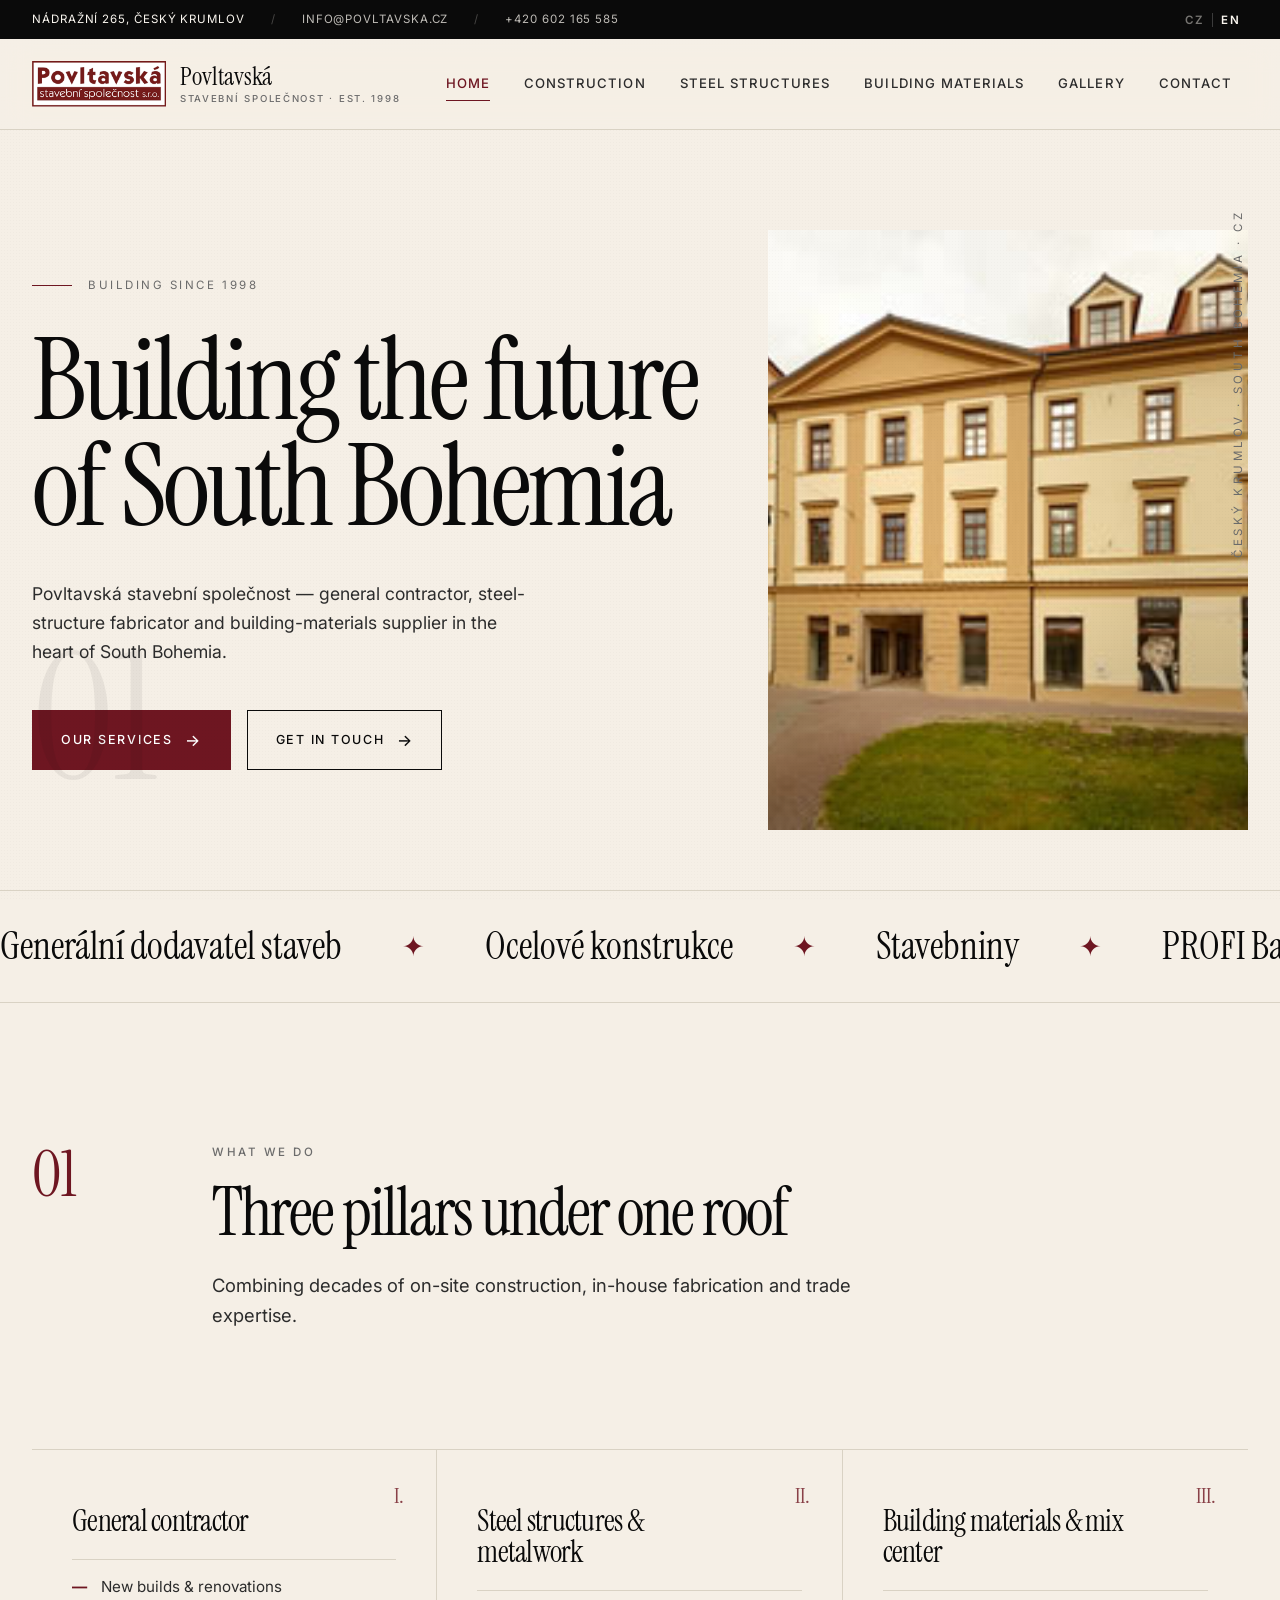
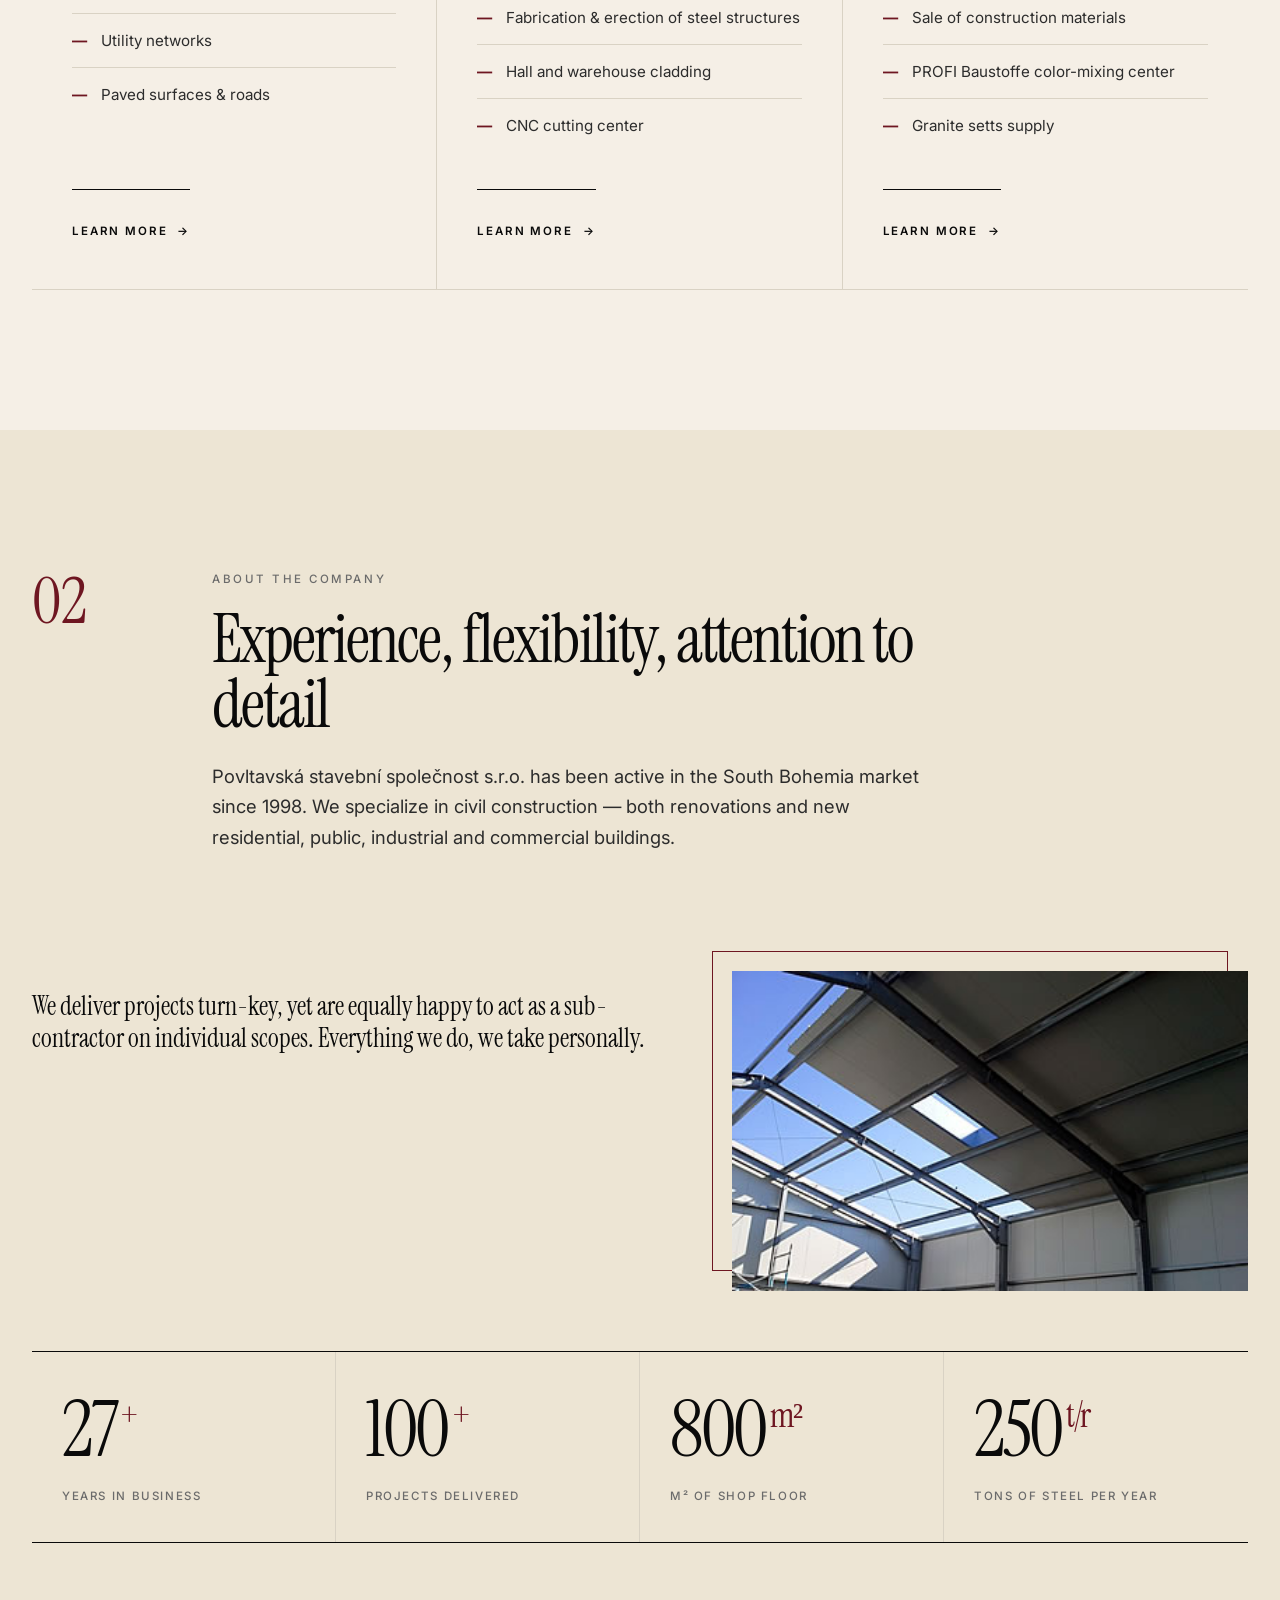
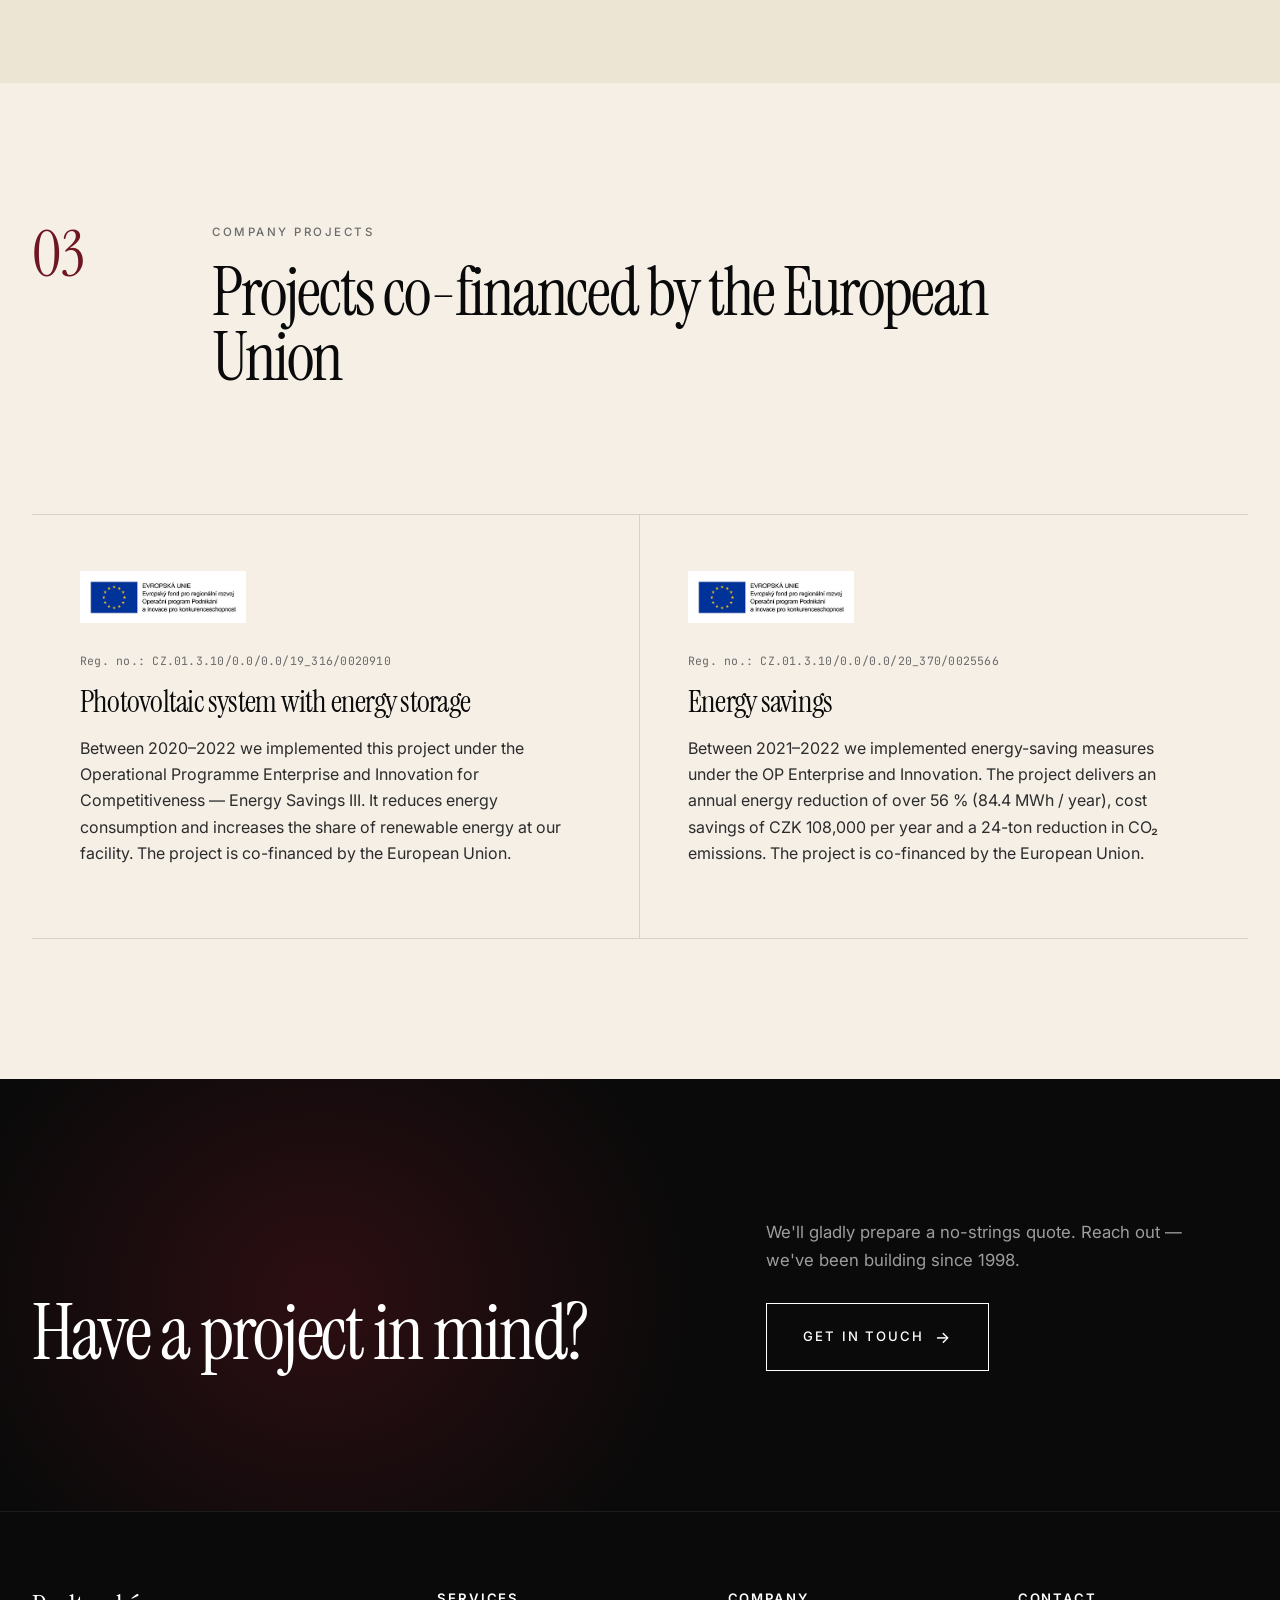
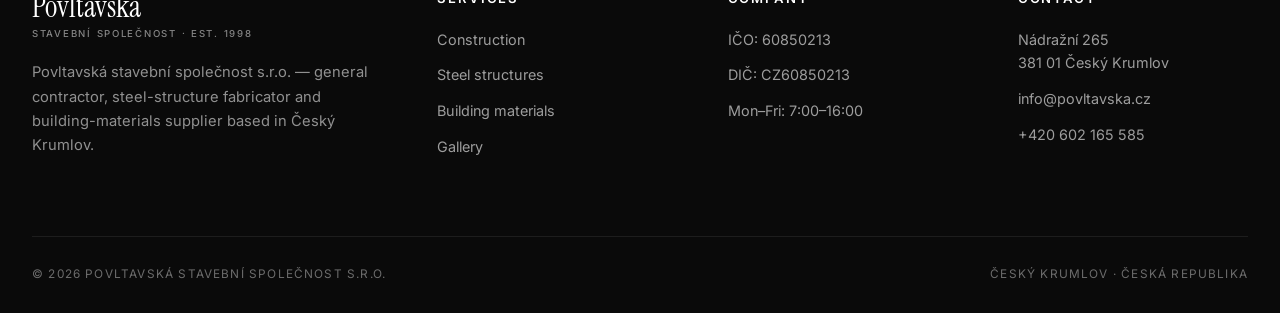
==== commit 90ede586: "Fix broken JS parse: unterminated Czech quotes in i18n.js ASCII double-quote " inside Czech low-quot" ====
--- a/index.html
+++ b/index.html
@@ -134,7 +134,7 @@
     </div>
     <div class="feature fade-in">
       <div class="prose">
-        <p class="lead" data-i18n="about.p2">Stavební realizace nabízíme jako ucelené dodávky „na klíč", ale jsme schopni realizovat i části staveb jako subdodavatel. Na všem, co děláme, nám záleží.</p>
+        <p class="lead" data-i18n="about.p2">Stavební realizace nabízíme jako ucelené dodávky „na klíč“, ale jsme schopni realizovat i části staveb jako subdodavatel. Na všem, co děláme, nám záleží.</p>
       </div>
       <div class="feature-img">
         <img src="images/Novinky/ocel-hala.jpg" alt="Povltavská stavební společnost" loading="lazy">
@@ -143,8 +143,8 @@
     <div class="stats fade-in">
       <div class="stat"><span class="num">27<sup>+</sup></span><span class="label" data-i18n="about.stat1">let na trhu</span></div>
       <div class="stat"><span class="num">100<sup>+</sup></span><span class="label" data-i18n="about.stat2">realizovaných projektů</span></div>
-      <div class="stat"><span class="num">800<sup>m²</sup></span><span class="label" data-i18n="about.stat3">výrobních ploch</span></div>
-      <div class="stat"><span class="num">250<sup>t/r</sup></span><span class="label" data-i18n="about.stat4">ocelových konstrukcí</span></div>
+      <div class="stat"><span class="num">800<sup>m²</sup></span><span class="label" data-i18n="about.stat3">m² výrobních ploch</span></div>
+      <div class="stat"><span class="num">250<sup>t/r</sup></span><span class="label" data-i18n="about.stat4">tun ocelových konstrukcí ročně</span></div>
     </div>
   </div>
 </section>
@@ -163,13 +163,13 @@
         <img class="eu-flag" src="images/Novinky/evropska-unie.jpg" alt="EU">
         <span class="reg" data-i18n="eu1.reg">Reg. č.: CZ.01.3.10/0.0/0.0/19_316/0020910</span>
         <h3 data-i18n="eu1.title">Instalace fotovoltaiky s akumulací</h3>
-        <p data-i18n="eu1.body">V letech 2020–2022 realizovala společnost projekt…</p>
+        <p data-i18n="eu1.body">V letech 2020–2022 realizovala společnost projekt v rámci OP Podnikání a inovace pro konkurenceschopnost, program Úspory energie III. výzva. Projekt snižuje energetickou náročnost a navyšuje podíl využití energie z OZE v provozovně firmy. Projekt je spolufinancován Evropskou unií.</p>
       </article>
       <article class="eu-card">
         <img class="eu-flag" src="images/Novinky/evropska-unie.jpg" alt="EU">
         <span class="reg" data-i18n="eu2.reg">Reg. č.: CZ.01.3.10/0.0/0.0/20_370/0025566</span>
         <h3 data-i18n="eu2.title">Úspory energií</h3>
-        <p data-i18n="eu2.body">V letech 2021–2022 realizace energeticky úsporných opatření…</p>
+        <p data-i18n="eu2.body">V letech 2021–2022 realizace energeticky úsporných opatření v rámci OP Podnikání a inovace. Projekt přinesl roční snížení spotřeby energie o více než 56 % (84,4 MWh / rok), úsporu nákladů o 108 tis. Kč ročně a snížení emisí CO₂ o 24 tun ročně. Projekt je spolufinancován Evropskou unií.</p>
       </article>
     </div>
   </div>
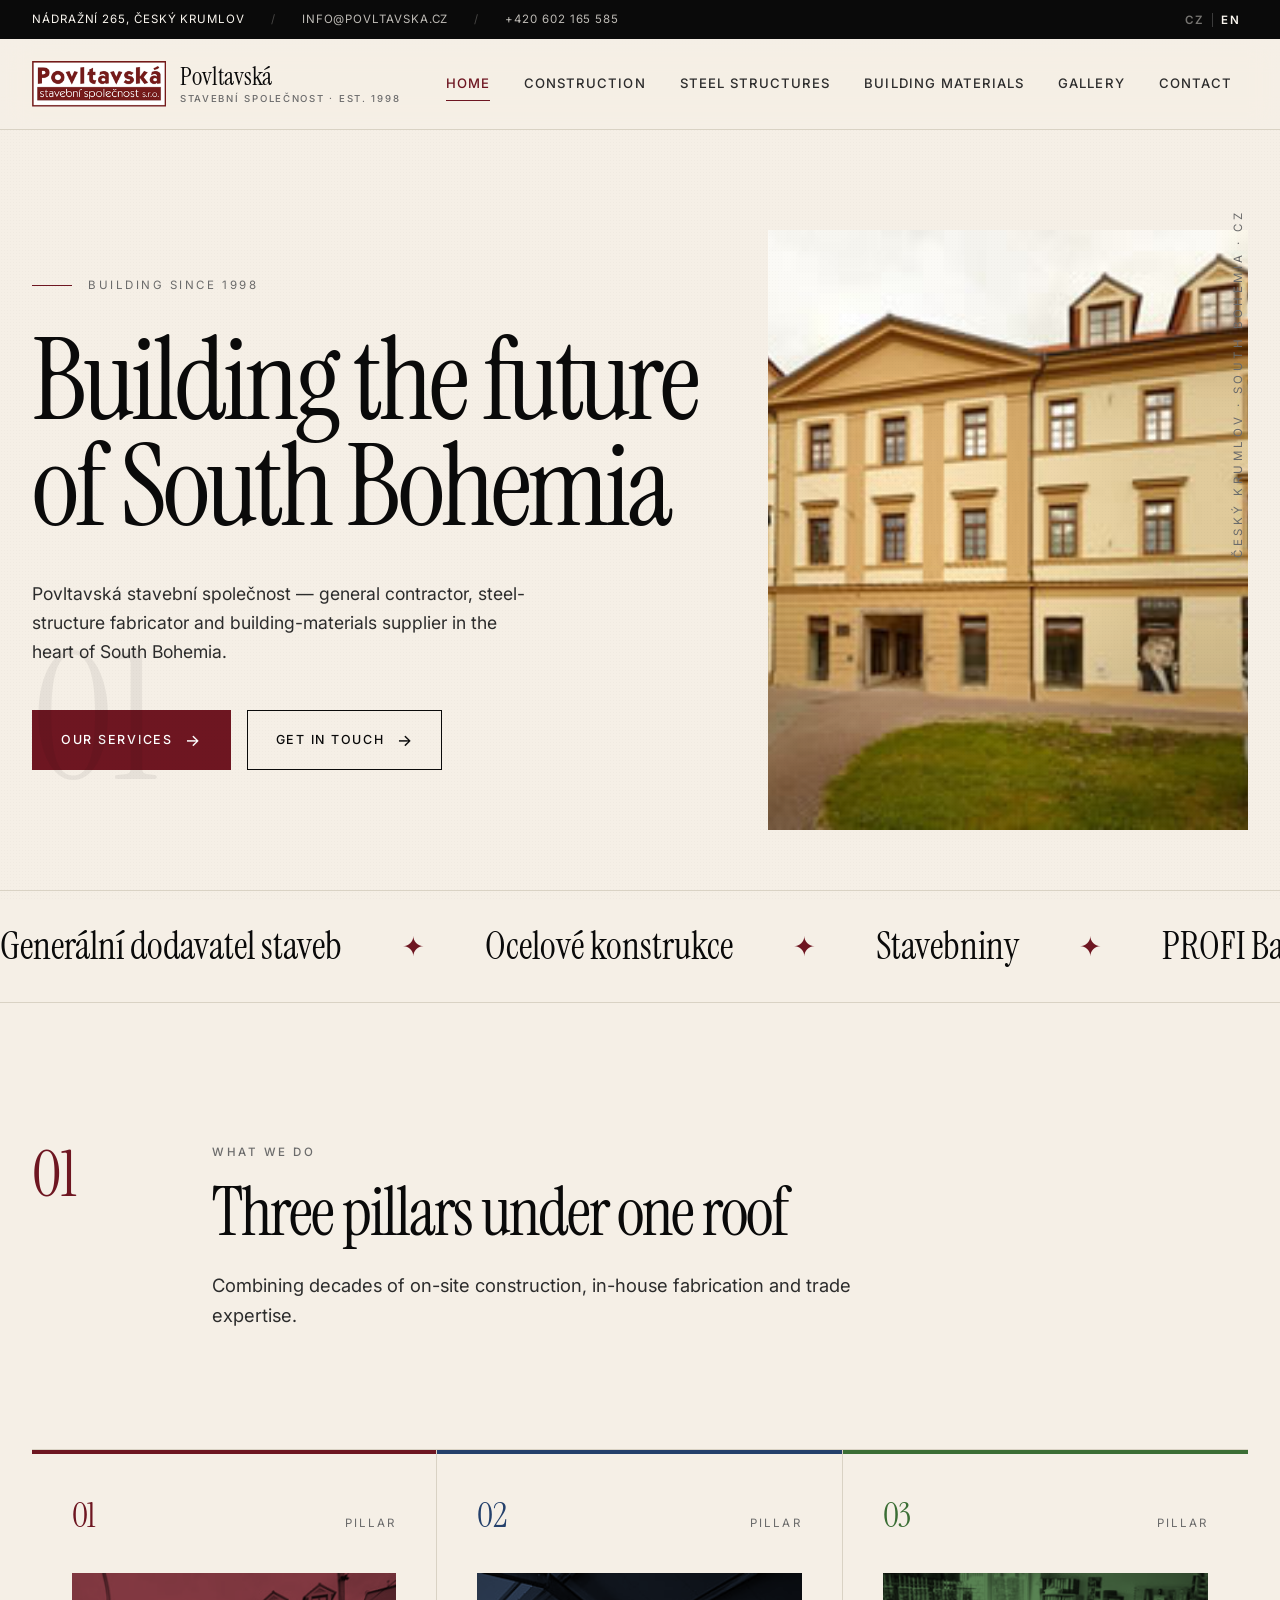
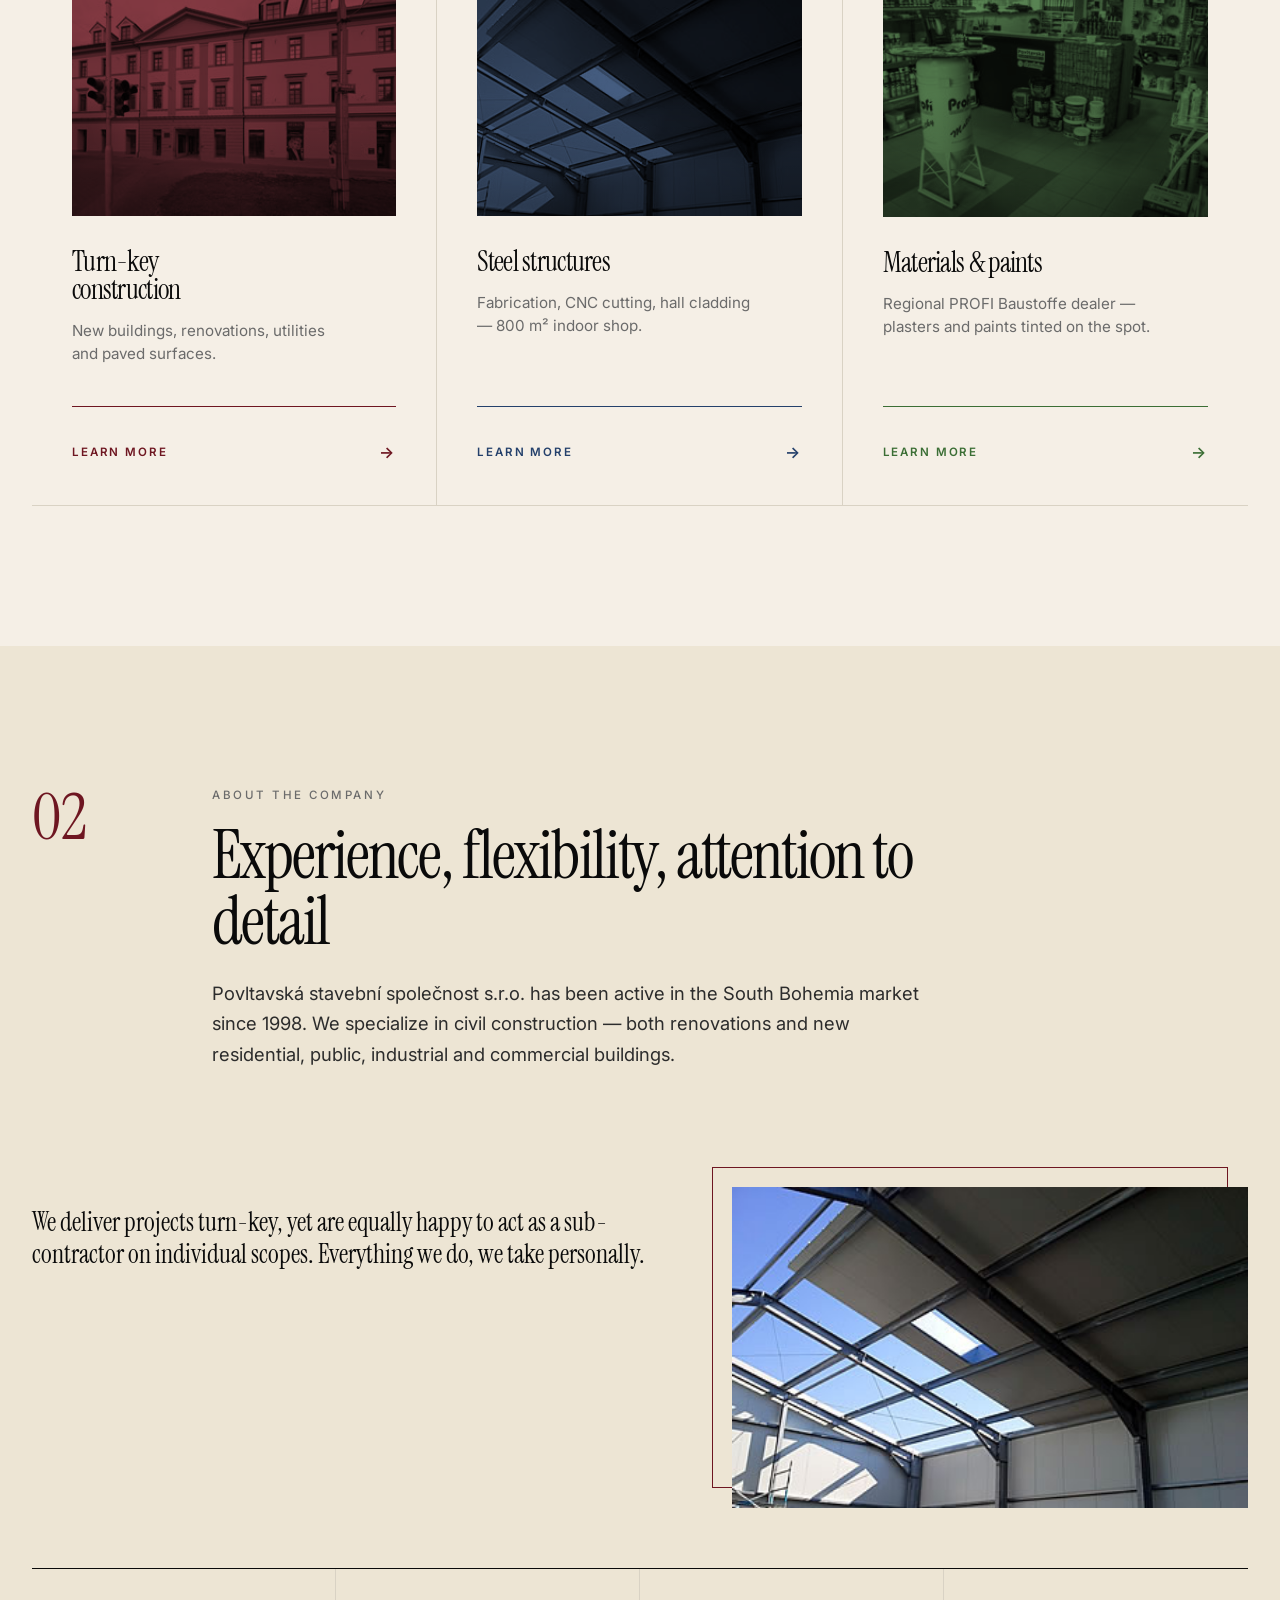
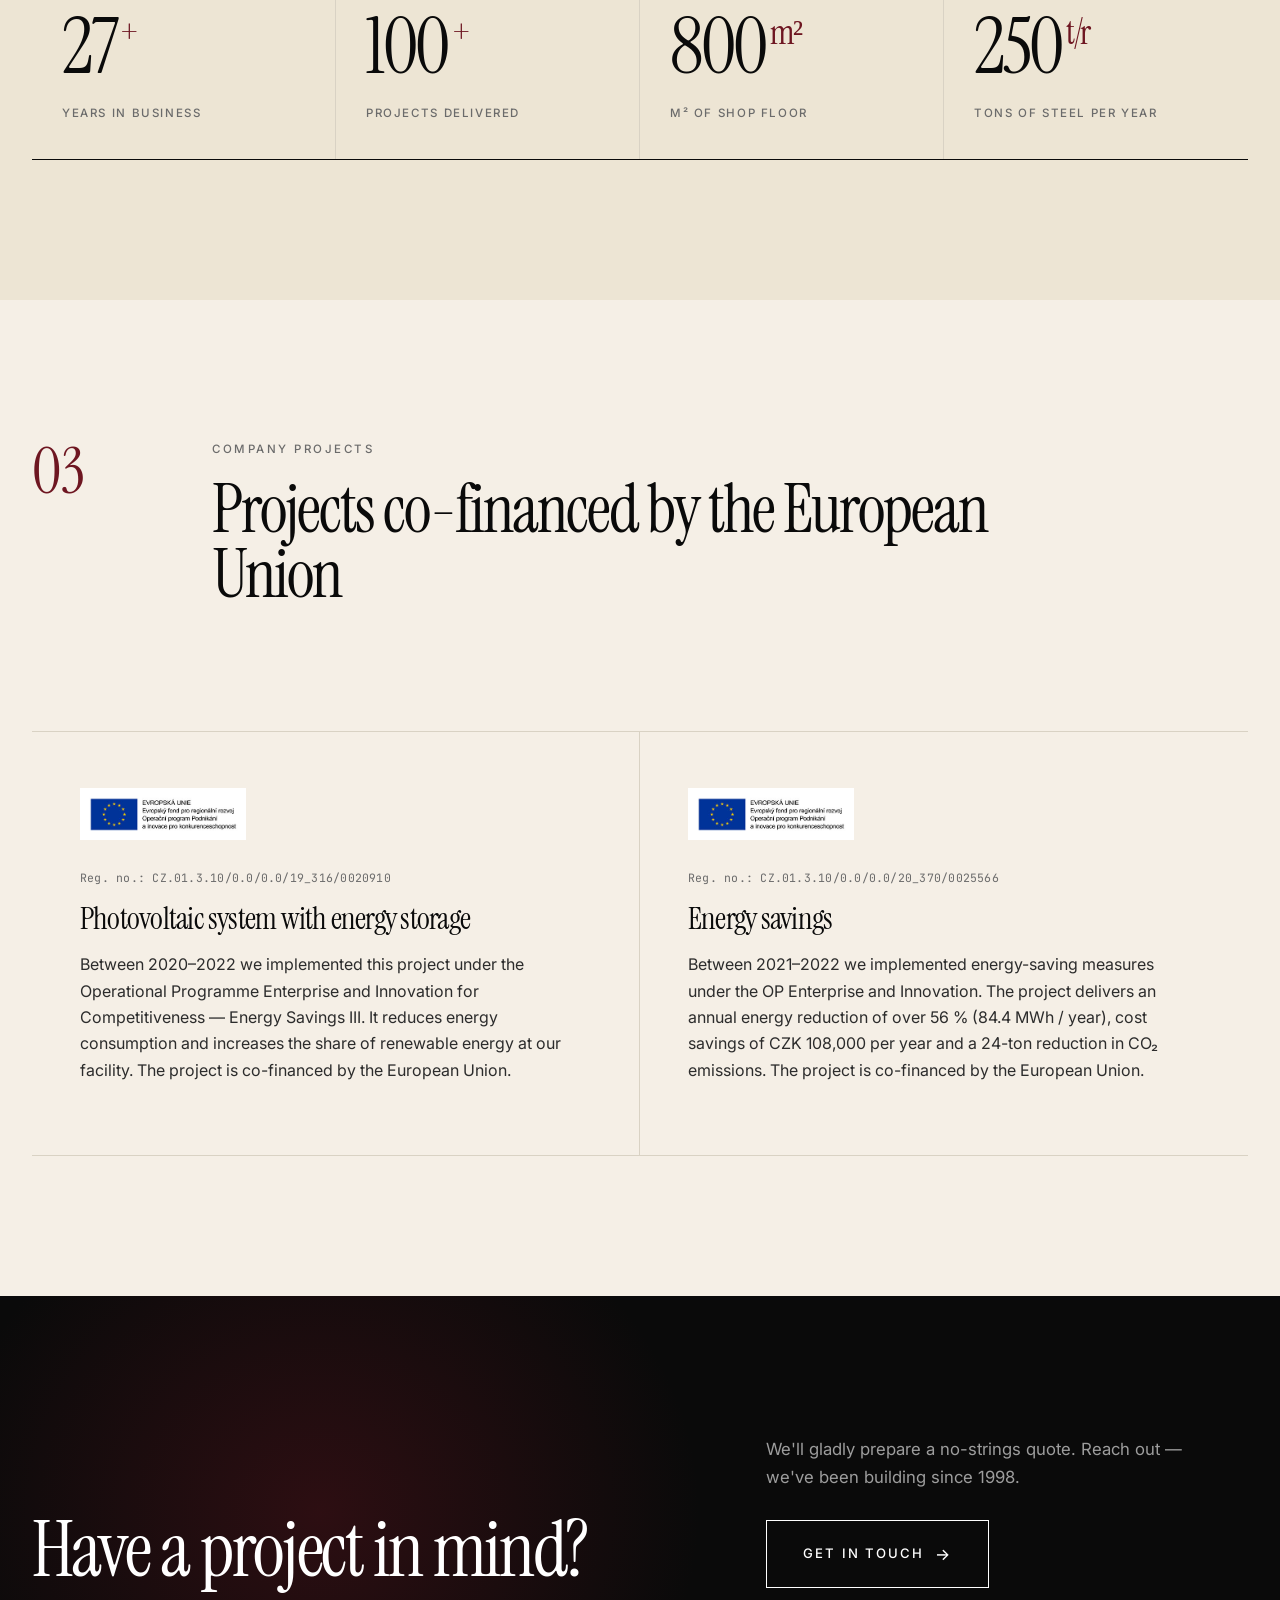
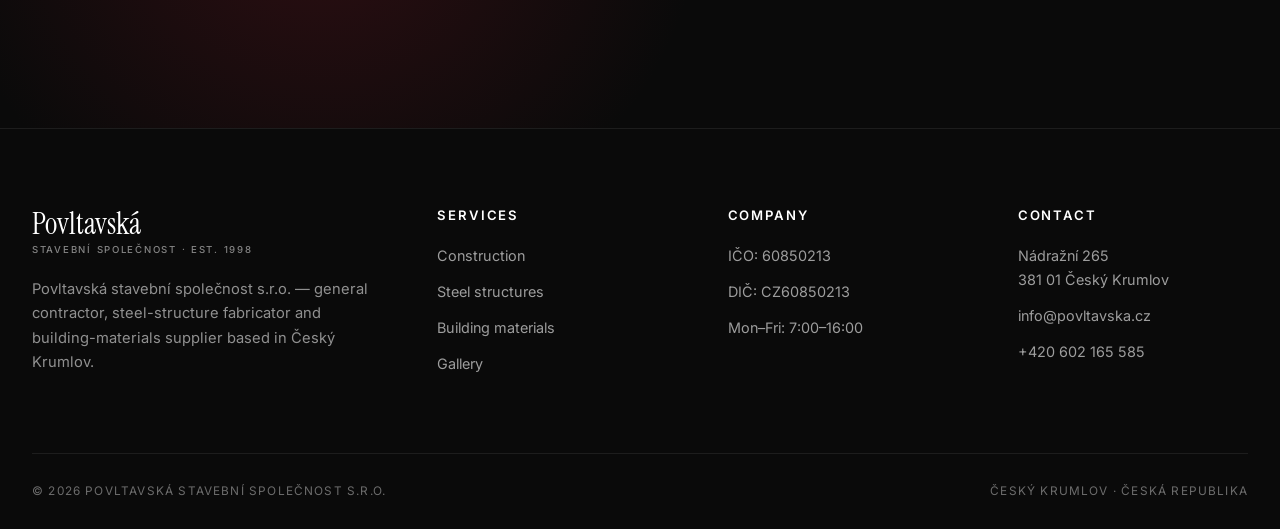
==== commit d5a34e13: "Three-pillars redesign: distinct color per division, less text density Each of the three service til" ====
--- a/index.html
+++ b/index.html
@@ -91,33 +91,27 @@
       </div>
     </div>
     <div class="services">
-      <article class="service-card fade-in" data-num="I.">
-        <h3 data-i18n="svc1.title">Generální dodavatel staveb</h3>
-        <ul>
-          <li data-i18n="svc1.l1">Novostavby a rekonstrukce</li>
-          <li data-i18n="svc1.l2">Inženýrské sítě</li>
-          <li data-i18n="svc1.l3">Zpevněné plochy a komunikace</li>
-        </ul>
-        <a class="read-more" href="stavby.html" data-i18n="svc.more">Více informací</a>
-      </article>
-      <article class="service-card fade-in" data-num="II.">
-        <h3 data-i18n="svc2.title">Ocelové konstrukce — zámečnictví</h3>
-        <ul>
-          <li data-i18n="svc2.l1">Výroba a montáž ocelových konstrukcí</li>
-          <li data-i18n="svc2.l2">Montáž opláštění hal a skladů</li>
-          <li data-i18n="svc2.l3">CNC pálicí centrum</li>
-        </ul>
-        <a class="read-more" href="ocelove-konstrukce.html" data-i18n="svc.more">Více informací</a>
-      </article>
-      <article class="service-card fade-in" data-num="III.">
-        <h3 data-i18n="svc3.title">Stavebniny — míchací a tónovací centrum</h3>
-        <ul>
-          <li data-i18n="svc3.l1">Prodej stavebních materiálů</li>
-          <li data-i18n="svc3.l2">Tónovací a míchací centrum PROFI Baustoffe</li>
-          <li data-i18n="svc3.l3">Dodávka žulových odseků</li>
-        </ul>
-        <a class="read-more" href="stavebniny.html" data-i18n="svc.more">Více informací</a>
-      </article>
+      <a class="service-card p1 fade-in" href="stavby.html">
+        <div class="num-row"><span class="no">01</span><span data-i18n="svc.pillar">PILÍŘ</span></div>
+        <div class="visual"><img src="images/obrazky-main/generalni-dodavatel-staveb-home.jpg" alt=""></div>
+        <h3 data-i18n="svc1.short">Stavby na klíč</h3>
+        <p class="tagline" data-i18n="svc1.tagline">Novostavby, rekonstrukce, inženýrské sítě a zpevněné plochy.</p>
+        <span class="read-more" data-i18n="svc.more">Více informací</span>
+      </a>
+      <a class="service-card p2 fade-in" href="ocelove-konstrukce.html">
+        <div class="num-row"><span class="no">02</span><span data-i18n="svc.pillar">PILÍŘ</span></div>
+        <div class="visual"><img src="images/Novinky/ocel-hala.jpg" alt=""></div>
+        <h3 data-i18n="svc2.short">Ocelové konstrukce</h3>
+        <p class="tagline" data-i18n="svc2.tagline">Výroba, CNC pálení, opláštění hal — 800 m² krytého prostoru.</p>
+        <span class="read-more" data-i18n="svc.more">Více informací</span>
+      </a>
+      <a class="service-card p3 fade-in" href="stavebniny.html">
+        <div class="num-row"><span class="no">03</span><span data-i18n="svc.pillar">PILÍŘ</span></div>
+        <div class="visual"><img src="images/Novinky/povltavska-stavebniny.jpg" alt=""></div>
+        <h3 data-i18n="svc3.short">Stavebniny & barvy</h3>
+        <p class="tagline" data-i18n="svc3.tagline">Regionální PROFI Baustoffe — tónování omítek a barev na počkání.</p>
+        <span class="read-more" data-i18n="svc.more">Více informací</span>
+      </a>
     </div>
   </div>
 </section>
--- a/styles.css
+++ b/styles.css
@@ -3,6 +3,9 @@
   --wine-dark: #4b0f17;
   --wine-light: #8a1d2a;
   --gold: #c9a961;
+  --pillar-1: #6e1621;
+  --pillar-2: #24406b;
+  --pillar-3: #3b6e35;
   --ink: #0a0a0a;
   --ink-soft: #2c2c2c;
   --muted: #6b6b6b;
@@ -190,7 +193,7 @@
   grid-template-columns: 1fr 480px;
   gap: 60px;
   align-items: end;
-  min-height: calc(100vh - 200px);
+  min-height: min(calc(100vh - 200px), 760px);
   position: relative;
 }
 .hero-meta {
@@ -337,52 +340,99 @@
   display: grid; gap: 0;
   grid-template-columns: repeat(3, 1fr);
   border-top: 1px solid var(--line);
+  border-bottom: 1px solid var(--line);
 }
 .service-card {
-  position: relative;
-  padding: 56px 40px 48px;
+  --accent: var(--wine);
+  position: relative;
+  padding: 48px 40px 40px;
   border-right: 1px solid var(--line);
-  border-bottom: 1px solid var(--line);
   background: transparent;
   transition: background var(--t);
   display: flex; flex-direction: column;
-  min-height: 440px;
-}
+  text-decoration: none; color: inherit;
+  min-height: 520px;
+  isolation: isolate;
+}
+.service-card.p1 { --accent: var(--pillar-1); }
+.service-card.p2 { --accent: var(--pillar-2); }
+.service-card.p3 { --accent: var(--pillar-3); }
 .service-card:last-child { border-right: 0; }
 .service-card::before {
-  content: attr(data-num);
-  position: absolute;
-  top: 28px; right: 32px;
-  font-family: var(--serif);
-  font-size: 1.4rem;
-  color: var(--wine);
-  opacity: .8;
-}
-.service-card:hover { background: var(--bg-pure); }
-.service-card h3 { font-size: 1.85rem; margin-bottom: 22px; max-width: 18ch; }
-.service-card ul { list-style: none; padding: 0; margin: 0 0 auto; }
-.service-card ul li {
-  padding: 14px 0;
-  border-top: 1px solid var(--line);
-  color: var(--ink-soft);
+  content: ""; position: absolute;
+  top: 0; left: 0; right: 0;
+  height: 4px; background: var(--accent);
+  transform-origin: left;
+  transition: height var(--t);
+}
+.service-card:hover::before { height: 8px; }
+.service-card:hover { background: var(--bg-pure); color: inherit; }
+
+.service-card .num-row {
+  display: flex; justify-content: space-between; align-items: baseline;
+  margin-bottom: 40px;
+  font-size: .72rem; letter-spacing: .18em; text-transform: uppercase;
+  color: var(--muted);
+}
+.service-card .num-row .no {
+  font-family: var(--serif); font-size: 2.2rem;
+  color: var(--accent); letter-spacing: -.02em;
+  line-height: 1;
+}
+
+.service-card .visual {
+  position: relative;
+  aspect-ratio: 4/3;
+  overflow: hidden;
+  margin-bottom: 32px;
+}
+.service-card .visual img {
+  position: absolute; inset: 0;
+  width: 100%; height: 100%; object-fit: cover;
+  filter: grayscale(100%);
+  transition: filter .5s ease, transform .8s cubic-bezier(.2,.7,.2,1);
+}
+.service-card .visual::before {
+  content: ""; position: absolute; inset: 0;
+  background: var(--accent);
+  mix-blend-mode: multiply;
+  opacity: .85;
+  transition: opacity var(--t);
+  z-index: 1;
+}
+.service-card .visual::after {
+  content: ""; position: absolute; inset: 0;
+  background: linear-gradient(180deg, transparent 50%, rgba(0,0,0,.35));
+  z-index: 2;
+}
+.service-card:hover .visual::before { opacity: .3; }
+.service-card:hover .visual img { filter: grayscale(0%); transform: scale(1.05); }
+
+.service-card h3 {
+  font-size: clamp(1.7rem, 2.2vw, 2.2rem);
+  margin-bottom: 16px;
+  max-width: 14ch;
+  line-height: 1;
+}
+.service-card .tagline {
+  color: var(--muted);
   font-size: .95rem;
-  display: flex; gap: 14px; align-items: baseline;
-}
-.service-card ul li::before {
-  content: "—"; color: var(--wine); font-weight: 700;
+  line-height: 1.5;
+  margin: 0 0 auto;
+  max-width: 28ch;
 }
 .service-card .read-more {
-  display: inline-flex; align-items: center; gap: 10px;
+  display: inline-flex; align-items: center; gap: 12px;
   font-size: .72rem; font-weight: 600;
   letter-spacing: .16em; text-transform: uppercase;
-  color: var(--ink);
+  color: var(--accent);
   padding-top: 32px;
-  margin-top: 32px;
-  border-top: 1px solid var(--ink);
-  align-self: flex-start;
+  margin-top: 40px;
+  border-top: 1px solid var(--accent);
+  align-self: stretch;
 }
 .service-card .read-more::after {
-  content: "→"; transition: transform var(--t);
+  content: "→"; margin-left: auto; transition: transform var(--t); font-size: 1rem;
 }
 .service-card:hover .read-more::after { transform: translateX(6px); }
 
@@ -782,8 +832,9 @@
 
 /* ---------- Utilities ---------- */
 .text-center { text-align: center; }
-.fade-in { opacity: 0; transform: translateY(28px); transition: opacity .8s cubic-bezier(.2,.7,.2,1), transform .8s cubic-bezier(.2,.7,.2,1); }
-.fade-in.visible { opacity: 1; transform: translateY(0); }
+.fade-in { opacity: 1; transform: none; transition: opacity .8s cubic-bezier(.2,.7,.2,1), transform .8s cubic-bezier(.2,.7,.2,1); }
+.js-ready .fade-in { opacity: 0; transform: translateY(28px); }
+.js-ready .fade-in.visible { opacity: 1; transform: translateY(0); }
 
 /* ---------- Responsive ---------- */
 @media (max-width: 1100px) {
